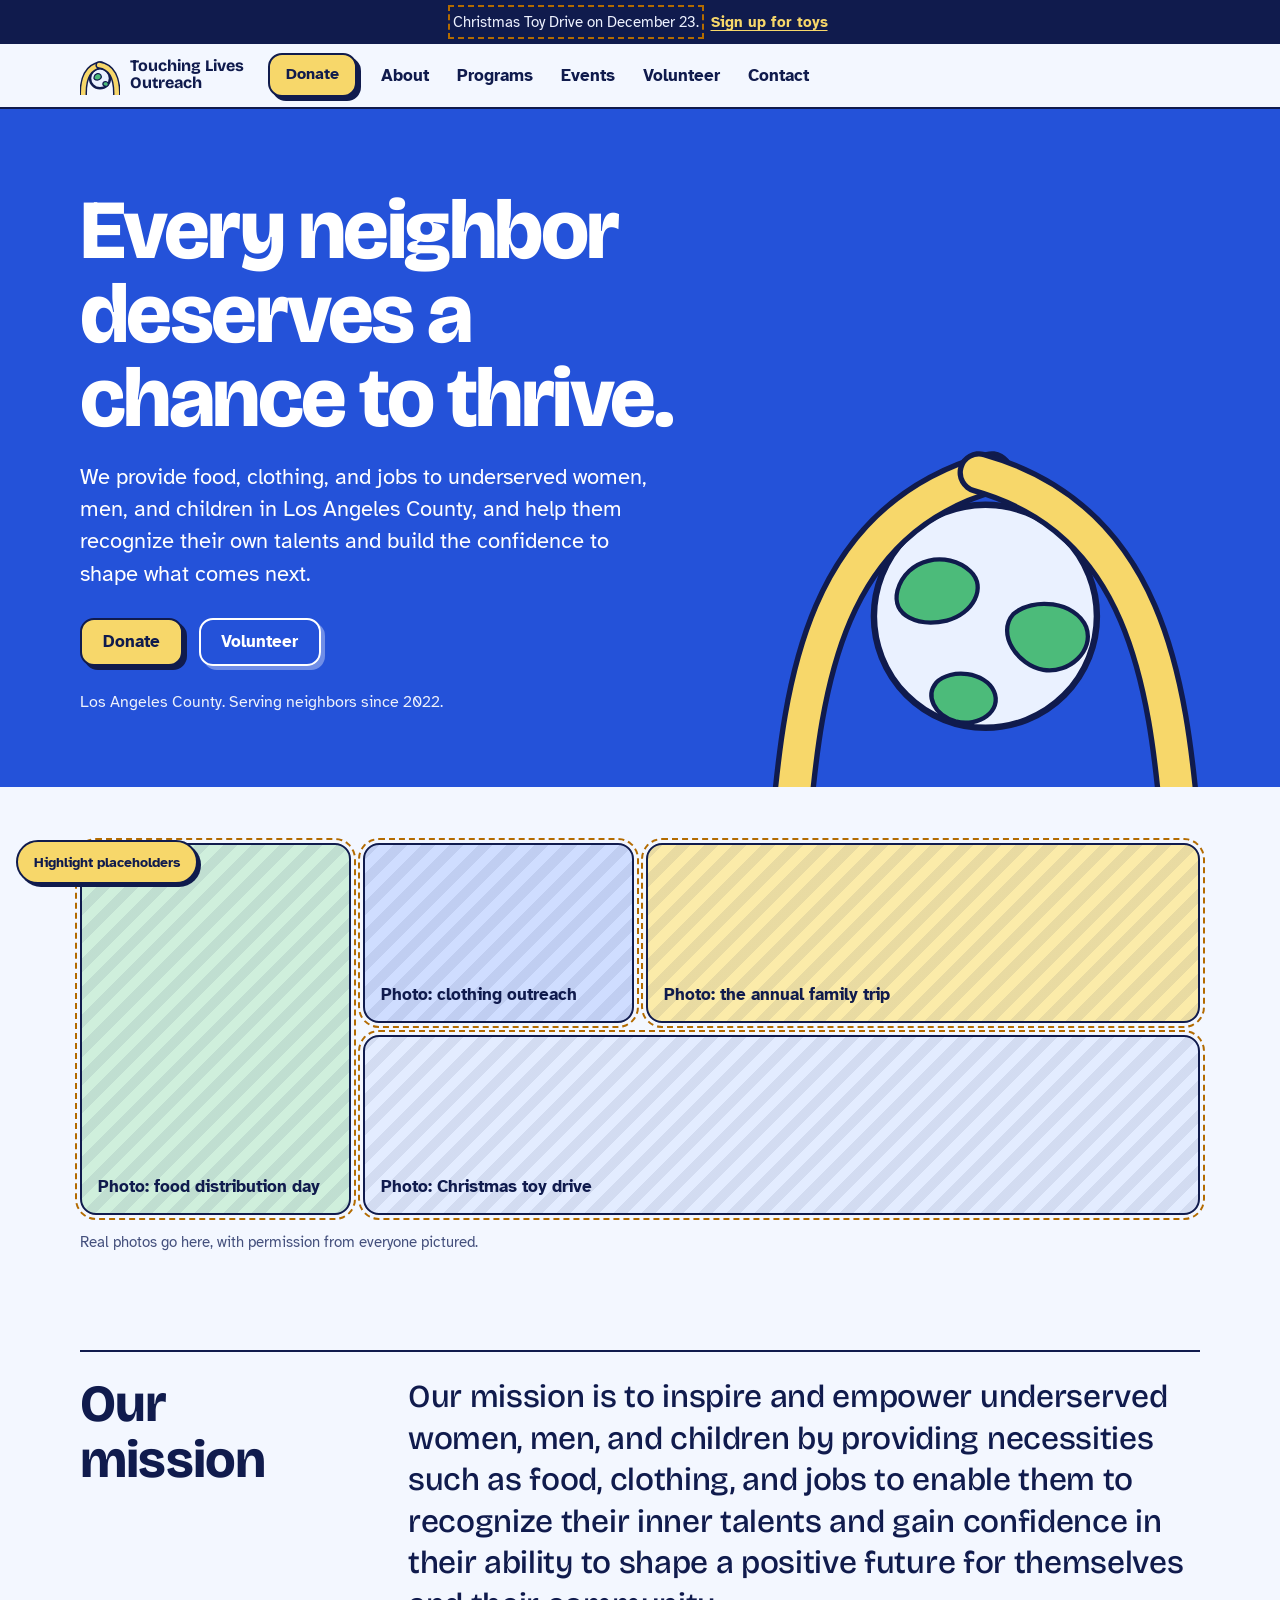
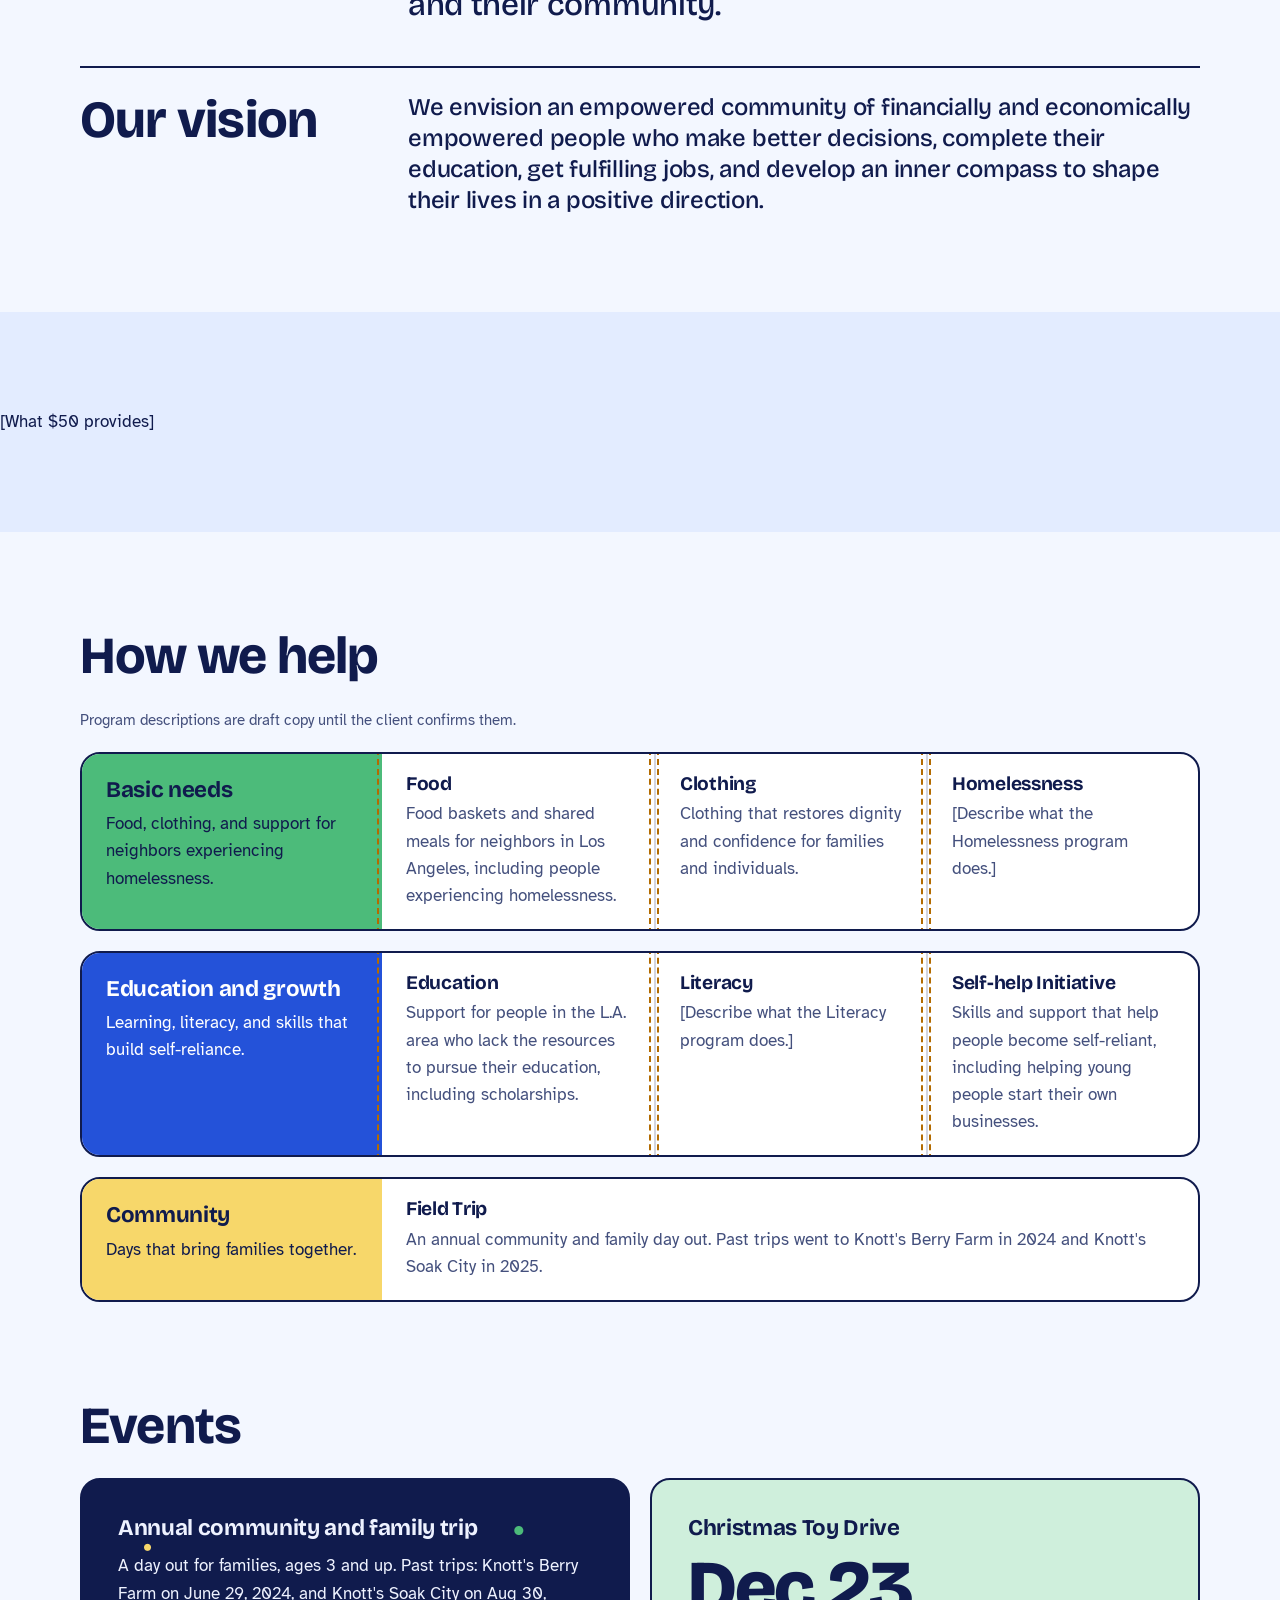
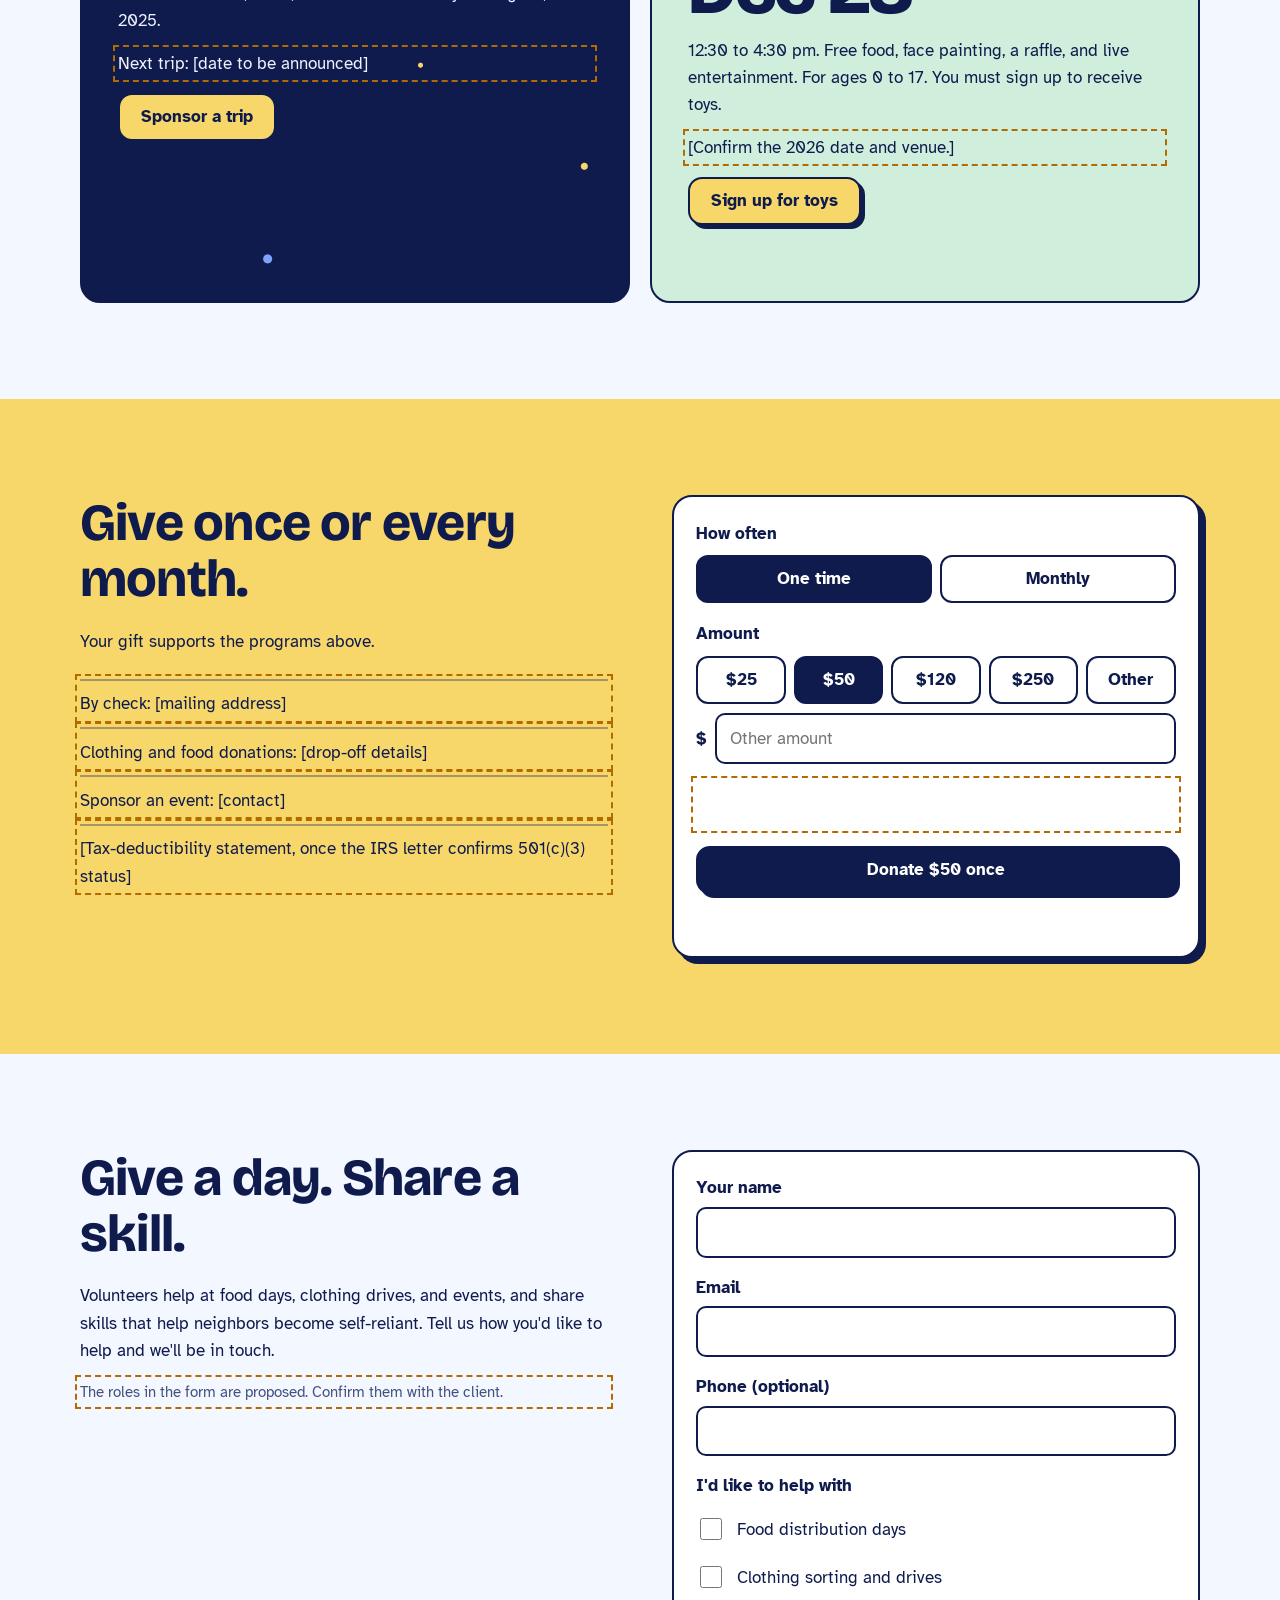
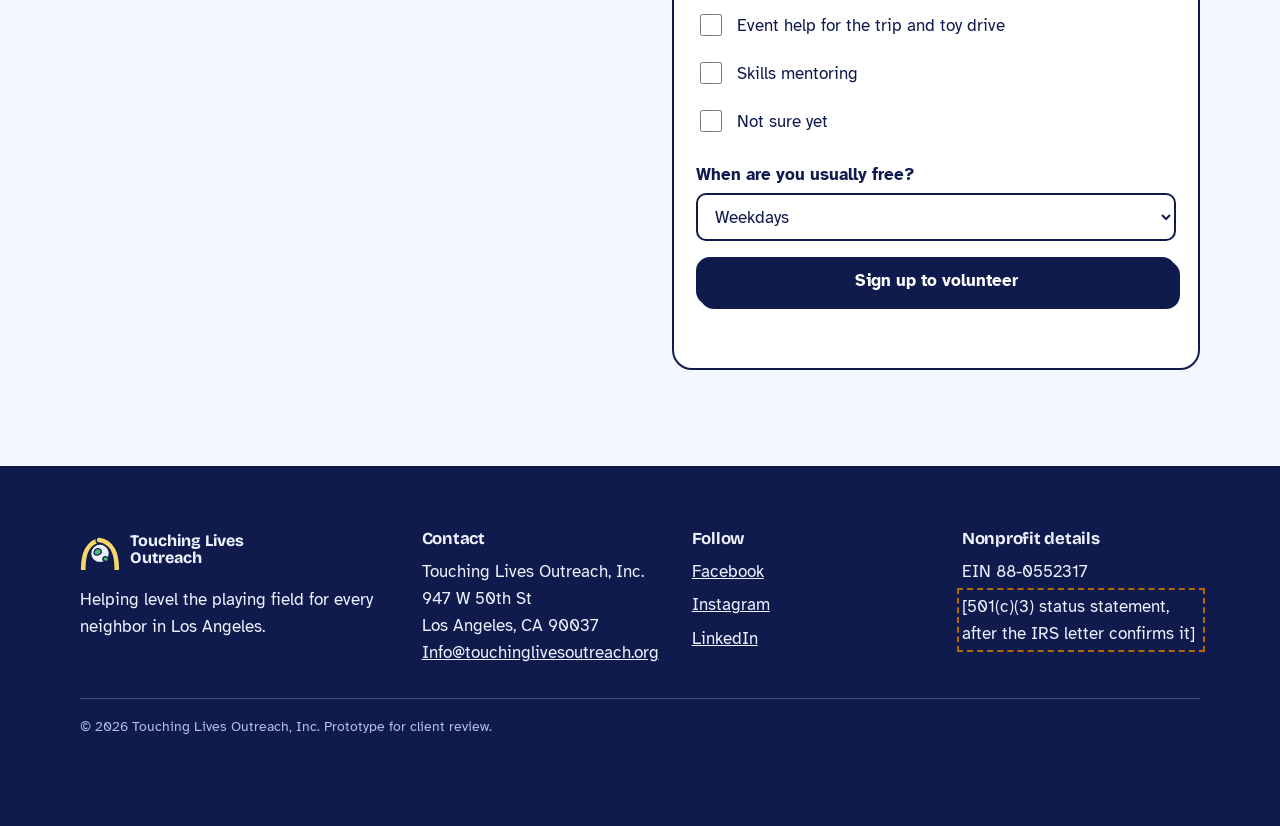
==== touching-lives-draft.html @ 251e4ed8 "first commit tlo first commit" ====
<!DOCTYPE html>
<html lang="en">
<head>
<meta charset="utf-8">
<meta name="viewport" content="width=device-width, initial-scale=1, viewport-fit=cover">
<meta name="color-scheme" content="light dark">
<title>Touching Lives Outreach: home page prototype</title>
<link rel="preconnect" href="https://fonts.googleapis.com">
<link rel="preconnect" href="https://fonts.gstatic.com" crossorigin>
<link href="https://fonts.googleapis.com/css2?family=Atkinson+Hyperlegible:wght@400;700&family=Bricolage+Grotesque:opsz,wght@12..96,500..800&display=swap" rel="stylesheet">
<style>
/* ---------- Tokens ---------- */
:root{
  --bg:#F3F7FF;
  --surface:#FFFFFF;
  --surface-2:#E3ECFF;
  --ink:#101B4D;
  --muted:#44507D;
  --edge:#101B4D;
  --line:rgba(16,27,77,.18);
  --line-strong:rgba(16,27,77,.45);
  --focus:#101B4D;
  /* brand colors, fixed in both themes */
  --blue:#2452D9;
  --green:#4CBB7A;
  --yellow:#F7D76A;
  --navy:#101B4D;
  --on-dark:#EEF2FF;
  box-sizing:border-box;
  padding-top:env(safe-area-inset-top,0px);
  padding-bottom:env(safe-area-inset-bottom,0px);
}
@media (prefers-color-scheme:dark){
  :root:not([data-theme="light"]){
    --bg:#0A1132;
    --surface:#121B47;
    --surface-2:#1A2558;
    --ink:#EEF2FF;
    --muted:#B4BDE4;
    --edge:rgba(238,242,255,.6);
    --line:rgba(238,242,255,.2);
    --line-strong:rgba(238,242,255,.5);
    --focus:#F7D76A;
  }
}
:root[data-theme="dark"]{
  --bg:#0A1132;
  --surface:#121B47;
  --surface-2:#1A2558;
  --ink:#EEF2FF;
  --muted:#B4BDE4;
  --edge:rgba(238,242,255,.6);
  --line:rgba(238,242,255,.2);
  --line-strong:rgba(238,242,255,.5);
  --focus:#F7D76A;
}

/* ---------- Base ---------- */
*,*::before,*::after{box-sizing:border-box}
html{
  background:#101B4D;
  scroll-padding-top:calc(env(safe-area-inset-top,0px) + 80px);
  scroll-behavior:smooth;
  -webkit-text-size-adjust:100%;
}
body{
  margin:0;
  background:var(--bg);
  color:var(--ink);
  font:400 1.0625rem/1.6 "Atkinson Hyperlegible",system-ui,-apple-system,"Segoe UI",Roboto,Helvetica,Arial,sans-serif;
  -webkit-font-smoothing:antialiased;
}
h1,h2,h3,h4{
  font-family:"Bricolage Grotesque","Atkinson Hyperlegible",system-ui,sans-serif;
  font-optical-sizing:auto;
  margin:0;
  line-height:1.08;
  letter-spacing:-.015em;
}
h1{font-weight:800;font-size:clamp(2.6rem,9vw,5.25rem);letter-spacing:-.03em;line-height:1}
h2{font-weight:750;font-size:clamp(2rem,5.5vw,3.25rem)}
h3{font-weight:700;font-size:1.4rem}
h4{font-weight:700;font-size:1.2rem}
p{margin:0 0 1rem}
a{color:inherit}
:focus-visible{outline:3px solid var(--focus);outline-offset:3px}
.hero :focus-visible,.footer :focus-visible,.campaign :focus-visible,.tile-trip :focus-visible{outline-color:var(--yellow)}
.wrap{width:min(1120px,100% - 2.5rem);margin-inline:auto}
.section{padding-block:clamp(3rem,8vw,6rem)}
.section > .wrap > h2{margin-bottom:1.5rem}
.caption{margin:.9rem 0 0;color:var(--muted);font-size:.95rem}
.skip{position:absolute;left:-999px;top:0;z-index:60;background:var(--yellow);color:var(--navy);padding:.6rem 1rem;font-weight:700}
.skip:focus{left:1rem;top:calc(env(safe-area-inset-top,0px) + .5rem)}

/* placeholder marker (toggle at bottom-left) */
body.show-ph .ph{outline:2px dashed #B36B00;outline-offset:3px}

/* ---------- Buttons ---------- */
.btn{
  display:inline-flex;align-items:center;justify-content:center;
  min-height:48px;padding:.65rem 1.3rem;
  border:2px solid var(--navy);border-radius:14px;
  background:var(--yellow);color:var(--navy);
  font:700 1.05rem/1.1 "Atkinson Hyperlegible",system-ui,sans-serif;
  text-decoration:none;cursor:pointer;
  box-shadow:4px 4px 0 var(--navy);
  transition:transform .12s,box-shadow .12s;
}
.btn:hover{transform:translate(2px,2px);box-shadow:2px 2px 0 var(--navy)}
.btn:active{transform:translate(4px,4px);box-shadow:0 0 0 var(--navy)}
.btn-sm{min-height:44px;padding:.5rem 1rem;font-size:1rem}
.btn-ghost{background:transparent;color:#fff;border-color:#fff;box-shadow:4px 4px 0 rgba(255,255,255,.35)}
.btn-ghost:hover{box-shadow:2px 2px 0 rgba(255,255,255,.35)}
.btn-navy{background:var(--navy);color:#fff}
.btn-full{width:100%}
.btn[disabled]{opacity:.55;cursor:not-allowed;box-shadow:none;transform:none}
@media (prefers-reduced-motion:reduce){
  html{scroll-behavior:auto}
  .btn{transition:none}
}

/* ---------- Campaign bar + header ---------- */
.campaign{background:var(--navy);color:var(--on-dark);font-size:.95rem}
.campaign .wrap{padding-block:.6rem;display:flex;flex-wrap:wrap;gap:.25rem .75rem;justify-content:center;text-align:center}
.campaign a{color:var(--yellow);font-weight:700;text-underline-offset:3px}

.site-header{position:sticky;top:env(safe-area-inset-top,0px);z-index:20;background:var(--bg);border-bottom:2px solid var(--edge)}
.bar{display:flex;flex-wrap:wrap;align-items:center;gap:.6rem;padding-block:.6rem}
.brand{display:flex;align-items:center;gap:.6rem;margin-right:auto;text-decoration:none;font-family:"Bricolage Grotesque","Atkinson Hyperlegible",system-ui,sans-serif;font-weight:750;font-size:1rem;line-height:1.05}
.brand svg{width:40px;height:40px;flex:none}
.menu{min-height:44px;min-width:44px;padding:0 .9rem;border:2px solid var(--edge);border-radius:12px;background:transparent;color:var(--ink);font:700 .95rem "Atkinson Hyperlegible",system-ui,sans-serif;cursor:pointer}
.nav{display:none;order:5;flex-basis:100%;flex-direction:column;padding:.4rem 0 .8rem}
.site-header.open .nav{display:flex}
.nav a{padding:.75rem 0;border-top:1px solid var(--line);font-weight:700;text-decoration:none}
@media (min-width:900px){
  .bar{flex-wrap:nowrap;gap:1.5rem}
  .brand{margin-right:0}
  .menu{display:none}
  .nav{display:flex;flex-direction:row;order:0;flex-basis:auto;gap:1.75rem;padding:0;margin-right:auto}
  .nav a{border:0;padding:.4rem 0}
  .nav a:hover{text-decoration:underline;text-underline-offset:6px}
}

/* ---------- Hero ---------- */
.hero{background:var(--blue);color:#fff;padding-top:clamp(2.5rem,7vw,5rem);overflow:hidden}
.hero-grid{display:grid;gap:2rem;align-items:end}
.lead{font-size:clamp(1.125rem,2.4vw,1.35rem);line-height:1.5;max-width:36rem;margin:1.25rem 0 0}
.cta-row{display:flex;flex-wrap:wrap;gap:1rem;margin-top:1.75rem}
.hero-meta{margin:1.5rem 0 0;font-size:.98rem;opacity:.92}
.hero-art{width:min(100%,460px);margin-inline:auto}
.hero-art svg{display:block;width:100%;height:auto}
.arm{stroke-dasharray:100 101;animation:draw 1.5s cubic-bezier(.2,.7,.2,1) both}
.arm.b{animation-delay:.12s}
@keyframes draw{from{stroke-dashoffset:100}to{stroke-dashoffset:0}}
@media (prefers-reduced-motion:reduce){.arm{animation:none}}
@media (min-width:900px){
  .hero-grid{grid-template-columns:1.2fr .8fr;gap:3rem}
  .hero-copy{padding-bottom:4.5rem}
  .hero-art{margin-inline:0;justify-self:end}
}

/* ---------- Photo mosaic ---------- */
.strip{padding-block:clamp(2rem,5vw,3.5rem) 0}
.mosaic{display:grid;gap:.75rem;grid-template-columns:repeat(2,1fr);grid-auto-rows:150px;grid-auto-flow:dense}
.shot{margin:0;padding:1rem;display:flex;align-items:flex-end;border:2px solid var(--edge);border-radius:16px;font-weight:700;line-height:1.2;color:var(--navy);background-color:#E3ECFF;background-image:repeating-linear-gradient(135deg,rgba(16,27,77,.08) 0 10px,transparent 10px 20px)}
.s1{grid-row:span 2;background-color:#CFEFDC}
.s2{background-color:#CFDDFF}
.s3{grid-column:span 2;background-color:#FBEBA9}
.s4{background-color:#E3ECFF}
@media (min-width:900px){
  .mosaic{grid-template-columns:repeat(4,1fr);grid-auto-rows:180px}
  .s4{grid-column:span 3}
}

/* ---------- Mission and vision ---------- */
.mv{display:grid;gap:1rem;border-top:2px solid var(--edge);padding-top:1.5rem}
.mv + .mv{margin-top:2.5rem}
.mv-text{margin:0;max-width:34em;font-family:"Bricolage Grotesque","Atkinson Hyperlegible",system-ui,sans-serif;font-weight:500;font-size:clamp(1.35rem,3vw,2rem);line-height:1.3;letter-spacing:-.01em}
.mv.small .mv-text{font-size:clamp(1.15rem,2.4vw,1.5rem)}
@media (min-width:900px){.mv{grid-template-columns:minmax(200px,280px) 1fr;gap:3rem}}

/* ---------- Impact ledger ---------- */
.impact{background:var(--surface-2)}
.ledger{margin:0;padding:0;max-width:780px}
.ledger .row{display:flex;align-items:baseline;gap:.75rem;padding:.9rem 0}
.ledger dt{order:1;font-size:clamp(1.05rem,2.4vw,1.35rem);font-weight:700}
.ledger .row::after{content:"";order:2;flex:1;min-width:1rem;border-bottom:3px dotted var(--line-strong)}
.ledger dd{order:3;margin:0;font-family:"Bricolage Grotesque","Atkinson Hyperlegible",system-ui,sans-serif;font-weight:800;font-size:clamp(2rem,6vw,3.25rem);line-height:1}

/* ---------- Programs ---------- */
.group{display:grid;border:2px solid var(--edge);border-radius:20px;overflow:hidden;background:var(--surface);margin-top:1.25rem}
.group-head{padding:1.5rem;background:var(--green);color:var(--navy)}
.group-head p{margin:.5rem 0 0}
.group.blue .group-head{background:var(--blue);color:#fff}
.group.yellow .group-head{background:var(--yellow);color:var(--navy)}
.group-list{list-style:none;margin:0;padding:0;display:grid}
.group-list li{padding:1.25rem 1.5rem}
.group-list li + li{border-top:2px solid var(--line)}
.group-list h4{margin-bottom:.35rem}
.group-list p{margin:0;color:var(--muted)}
@media (min-width:900px){
  .group{grid-template-columns:minmax(230px,300px) 1fr}
  .group-list{grid-template-columns:repeat(var(--n,3),1fr)}
  .group-list li + li{border-top:0;border-left:2px solid var(--line)}
}

/* ---------- Events ---------- */
.events-grid{display:grid;gap:1.25rem}
@media (min-width:900px){.events-grid{grid-template-columns:1fr 1fr}}
.tile{border:2px solid var(--edge);border-radius:20px;padding:clamp(1.4rem,3vw,2.25rem)}
.tile h3{margin-bottom:.75rem}
.tile-trip{
  background-color:var(--navy);color:var(--on-dark);
  background-image:
    radial-gradient(circle at 12% 16%,#F7D76A 0 3px,transparent 4px),
    radial-gradient(circle at 80% 12%,#4CBB7A 0 4px,transparent 5px),
    radial-gradient(circle at 92% 68%,#F7D76A 0 3px,transparent 4px),
    radial-gradient(circle at 34% 90%,#7EA2FF 0 4px,transparent 5px),
    radial-gradient(circle at 62% 44%,#F7D76A 0 2px,transparent 3px);
}
.tile-toy{background:#CFEFDC;color:var(--navy)}
.date{font-family:"Bricolage Grotesque","Atkinson Hyperlegible",system-ui,sans-serif;font-weight:800;font-size:clamp(3rem,10vw,4.75rem);line-height:.95;margin:0 0 .75rem;letter-spacing:-.03em}
.tile .status{color:inherit}

/* ---------- Give ---------- */
.give{background:var(--yellow);color:var(--navy)}
.give-grid{display:grid;gap:2.5rem}
.give .prose{max-width:34rem}
.ways{margin:1.5rem 0 0;padding:0;list-style:none;display:grid;gap:.6rem;max-width:34rem}
.ways li{padding-top:.6rem;border-top:2px solid rgba(16,27,77,.35)}
.card{background:#fff;color:var(--navy);border:2px solid var(--navy);border-radius:20px;padding:1.4rem;box-shadow:6px 6px 0 var(--navy)}
fieldset{border:0;margin:0 0 1.1rem;padding:0;min-width:0}
legend{padding:0;margin-bottom:.5rem;font-weight:700}
.choices{display:grid;gap:.5rem}
.freq{grid-template-columns:1fr 1fr}
.amts{grid-template-columns:repeat(2,1fr)}
@media (min-width:420px){.amts{grid-template-columns:repeat(5,1fr)}}
.choice{position:relative}
.choice input{position:absolute;opacity:0;pointer-events:none}
.choice label{display:flex;align-items:center;justify-content:center;min-height:48px;padding:0 .5rem;border:2px solid var(--navy);border-radius:12px;background:#fff;font-weight:700;text-align:center;cursor:pointer}
.choice input:checked + label{background:var(--navy);color:#fff}
.choice input:focus-visible + label{outline:3px solid var(--blue);outline-offset:3px}
.custom{display:flex;align-items:center;gap:.5rem;margin-top:.6rem}
.custom span{font-weight:700}
.input{width:100%;min-height:48px;padding:.6rem .8rem;border:2px solid var(--edge);border-radius:10px;background:var(--surface);color:var(--ink);font:inherit}
.card .input{background:#fff;color:var(--navy);border-color:var(--navy)}
.impact-line{margin:0 0 1.1rem;min-height:3em;font-size:.98rem}
.status{margin:.9rem 0 0;font-weight:700;min-height:1.5em}
@media (min-width:900px){.give-grid{grid-template-columns:1fr 1fr;gap:4rem;align-items:start}}

/* ---------- Volunteer ---------- */
.vol-grid{display:grid;gap:2rem}
.vcard{background:var(--surface);border:2px solid var(--edge);border-radius:20px;padding:1.4rem}
.field{display:grid;gap:.35rem;margin-bottom:1rem}
.field label{font-weight:700}
.checks{display:grid;gap:.25rem}
.check{display:flex;align-items:center;gap:.7rem;min-height:44px}
.check input{width:22px;height:22px;accent-color:var(--blue);flex:none}
@media (min-width:900px){.vol-grid{grid-template-columns:1fr 1fr;gap:4rem;align-items:start}}

/* ---------- Footer ---------- */
.footer{background:var(--navy);color:var(--on-dark);padding:clamp(2.5rem,6vw,4rem) 0 5.5rem}
.fgrid{display:grid;gap:2rem}
.footer h3{font-size:1.05rem;margin-bottom:.6rem}
.footer a{color:var(--on-dark)}
.footer address{font-style:normal}
.footer ul{list-style:none;margin:0;padding:0;display:grid;gap:.4rem}
.footer p{margin:0 0 .5rem}
.fine{margin-top:2rem;padding-top:1rem;border-top:1px solid rgba(238,242,255,.25);font-size:.9rem;color:#B4BDE4}
@media (min-width:800px){.fgrid{grid-template-columns:1.3fr 1fr 1fr 1fr}}

/* ---------- Prototype toggle ---------- */
.proto{position:fixed;left:1rem;bottom:calc(1rem + env(safe-area-inset-bottom,0px));z-index:40;min-height:44px;padding:.4rem 1rem;border:2px solid var(--navy);border-radius:999px;background:#fff;color:var(--navy);font:700 .9rem "Atkinson Hyperlegible",system-ui,sans-serif;box-shadow:3px 3px 0 var(--navy);cursor:pointer}
.proto[aria-pressed="true"]{background:var(--yellow)}
.proto:focus-visible{outline-color:var(--blue)}
</style>
</head>
<body class="show-ph">
<a class="skip" href="#main">Skip to content</a>

<svg width="0" height="0" style="position:absolute" aria-hidden="true" focusable="false">
  <symbol id="mark" viewBox="0 0 48 48">
    <circle cx="24" cy="28" r="12" fill="#EAF1FF" stroke="#101B4D" stroke-width="3"/>
    <path d="M17 26c1-4 6-5 8-2s-1 6-4 6-5-1-4-4zM28 33c2-2 6-1 6 2s-3 3-5 2-2-2-1-4z" fill="#4CBB7A" stroke="#101B4D" stroke-width="1.5" stroke-linejoin="round"/>
    <g fill="none" stroke-linecap="round">
      <path d="M4 50C3 28 10 14 25 12" stroke="#101B4D" stroke-width="9"/>
      <path d="M4 50C3 28 10 14 25 12" stroke="#F7D76A" stroke-width="5.5"/>
      <path d="M44 50C45 28 38 14 23 12" stroke="#101B4D" stroke-width="9"/>
      <path d="M44 50C45 28 38 14 23 12" stroke="#F7D76A" stroke-width="5.5"/>
    </g>
  </symbol>
</svg>

<div class="campaign">
  <div class="wrap"><span class="ph">Christmas Toy Drive on December 23.</span> <a href="#events">Sign up for toys</a></div>
</div>

<header class="site-header" id="siteHeader">
  <div class="wrap bar">
    <a class="brand" href="#top" aria-label="Touching Lives Outreach, home">
      <svg viewBox="0 0 48 48" aria-hidden="true"><use href="#mark"/></svg>
      <span>Touching Lives<br>Outreach</span>
    </a>
    <a class="btn btn-sm" href="#give">Donate</a>
    <button class="menu" type="button" aria-expanded="false" aria-controls="nav">Menu</button>
    <nav class="nav" id="nav" aria-label="Main">
      <a href="#mission">About</a>
      <a href="#programs">Programs</a>
      <a href="#events">Events</a>
      <a href="#volunteer">Volunteer</a>
      <a href="#contact">Contact</a>
    </nav>
  </div>
</header>

<main id="main">

  <section class="hero" id="top">
    <div class="wrap hero-grid">
      <div class="hero-copy">
        <h1>Every neighbor deserves a chance to thrive.</h1>
        <p class="lead">We provide food, clothing, and jobs to underserved women, men, and children in Los Angeles County, and help them recognize their own talents and build the confidence to shape what comes next.</p>
        <div class="cta-row">
          <a class="btn" href="#give">Donate</a>
          <a class="btn btn-ghost" href="#volunteer">Volunteer</a>
        </div>
        <p class="hero-meta">Los Angeles County. Serving neighbors since 2022.</p>
      </div>
      <div class="hero-art" aria-hidden="true">
        <svg viewBox="0 0 400 400" focusable="false">
          <defs><clipPath id="globeclip"><circle cx="200" cy="240" r="104"/></clipPath></defs>
          <circle cx="200" cy="240" r="104" fill="#EAF1FF"/>
          <g clip-path="url(#globeclip)" fill="#4CBB7A" stroke="#101B4D" stroke-width="4" stroke-linejoin="round">
            <path d="M118 216c8-30 46-38 68-18 16 15 2 40-22 46-26 6-52-4-46-28z"/>
            <path d="M226 238c18-16 58-12 68 12 8 22-16 44-40 40-24-4-44-34-28-52z"/>
            <path d="M154 302c14-14 46-10 54 8 8 18-14 34-36 28-20-6-28-24-18-36z"/>
          </g>
          <circle cx="200" cy="240" r="104" fill="none" stroke="#101B4D" stroke-width="6"/>
          <g fill="none" stroke-linecap="round" stroke-linejoin="round">
            <path class="arm" pathLength="100" d="M18 440C30 300 50 150 206 106" stroke="#101B4D" stroke-width="40"/>
            <path class="arm" pathLength="100" d="M18 440C30 300 50 150 206 106" stroke="#F7D76A" stroke-width="30"/>
            <path class="arm b" pathLength="100" d="M382 440C370 300 350 150 194 106" stroke="#101B4D" stroke-width="40"/>
            <path class="arm b" pathLength="100" d="M382 440C370 300 350 150 194 106" stroke="#F7D76A" stroke-width="30"/>
          </g>
        </svg>
      </div>
    </div>
  </section>

  <section class="strip" aria-label="Photos from the community">
    <div class="wrap">
      <div class="mosaic">
        <figure class="shot s1 ph">Photo: food distribution day</figure>
        <figure class="shot s2 ph">Photo: clothing outreach</figure>
        <figure class="shot s3 ph">Photo: the annual family trip</figure>
        <figure class="shot s4 ph">Photo: Christmas toy drive</figure>
      </div>
      <p class="caption">Real photos go here, with permission from everyone pictured.</p>
    </div>
  </section>

  <section class="section" id="mission">
    <div class="wrap">
      <article class="mv">
        <h2>Our mission</h2>
        <p class="mv-text">Our mission is to inspire and empower underserved women, men, and children by providing necessities such as food, clothing, and jobs to enable them to recognize their inner talents and gain confidence in their ability to shape a positive future for themselves and their community.</p>
      </article>
      <article class="mv small">
        <h2>Our vision</h2>
        <p class="mv-text">We envision an empowered community of financially and economically empowered people who make better decisions, complete their education, get fulfilling jobs, and develop an inner compass to shape their lives in a positive direction.</p>
      </article>
    </div>
  </section>

  <section class="section impact" id="impact">
    <div class="wrap">
      <h2>Our impact so far</h2>
      <dl class="ledger">
        <div class="row"><dt>Families who received clothing</dt><dd class="ph">XX</dd></div>
        <div class="row"><dt>Scholarships awarded to students</dt><dd class="ph">XX</dd></div>
        <div class="row"><dt>Baskets of food shared with neighbors</dt><dd class="ph">XX</dd></div>
        <div class="row"><dt>Young people supported in starting a business</dt><dd class="ph">XX</dd></div>
      </dl>
      <p class="caption">Placeholder numbers. The old site's counters were captured at zero, so real counts must come from the client's records.</p>
    </div>
  </section>

  <section class="section" id="programs">
    <div class="wrap">
      <h2>How we help</h2>
      <p class="caption" style="margin-top:0">Program descriptions are draft copy until the client confirms them.</p>

      <div class="group">
        <div class="group-head">
          <h3>Basic needs</h3>
          <p>Food, clothing, and support for neighbors experiencing homelessness.</p>
        </div>
        <ul class="group-list" style="--n:3">
          <li class="ph"><h4>Food</h4><p>Food baskets and shared meals for neighbors in Los Angeles, including people experiencing homelessness.</p></li>
          <li class="ph"><h4>Clothing</h4><p>Clothing that restores dignity and confidence for families and individuals.</p></li>
          <li class="ph"><h4>Homelessness</h4><p>[Describe what the Homelessness program does.]</p></li>
        </ul>
      </div>

      <div class="group blue">
        <div class="group-head">
          <h3>Education and growth</h3>
          <p>Learning, literacy, and skills that build self-reliance.</p>
        </div>
        <ul class="group-list" style="--n:3">
          <li class="ph"><h4>Education</h4><p>Support for people in the L.A. area who lack the resources to pursue their education, including scholarships.</p></li>
          <li class="ph"><h4>Literacy</h4><p>[Describe what the Literacy program does.]</p></li>
          <li class="ph"><h4>Self-help Initiative</h4><p>Skills and support that help people become self-reliant, including helping young people start their own businesses.</p></li>
        </ul>
      </div>

      <div class="group yellow">
        <div class="group-head">
          <h3>Community</h3>
          <p>Days that bring families together.</p>
        </div>
        <ul class="group-list" style="--n:1">
          <li><h4>Field Trip</h4><p>An annual community and family day out. Past trips went to Knott's Berry Farm in 2024 and Knott's Soak City in 2025.</p></li>
        </ul>
      </div>
    </div>
  </section>

  <section class="section" id="events" style="padding-top:0">
    <div class="wrap">
      <h2>Events</h2>
      <div class="events-grid">
        <article class="tile tile-trip">
          <h3>Annual community and family trip</h3>
          <p>A day out for families, ages 3 and up. Past trips: Knott's Berry Farm on June 29, 2024, and Knott's Soak City on Aug 30, 2025.</p>
          <p class="ph">Next trip: [date to be announced]</p>
          <a class="btn" href="#give">Sponsor a trip</a>
        </article>
        <article class="tile tile-toy">
          <h3>Christmas Toy Drive</h3>
          <p class="date">Dec 23</p>
          <p>12:30 to 4:30 pm. Free food, face painting, a raffle, and live entertainment. For ages 0 to 17. You must sign up to receive toys.</p>
          <p class="ph">[Confirm the 2026 date and venue.]</p>
          <button class="btn" type="button" id="toyBtn">Sign up for toys</button>
          <p class="status" id="toyStatus" role="status"></p>
        </article>
      </div>
    </div>
  </section>

  <section class="section give" id="give">
    <div class="wrap give-grid">
      <div>
        <h2>Give once or every month.</h2>
        <p class="prose" style="margin-top:1.25rem">Your gift supports the programs above.</p>
        <ul class="ways">
          <li class="ph">By check: [mailing address]</li>
          <li class="ph">Clothing and food donations: [drop-off details]</li>
          <li class="ph">Sponsor an event: [contact]</li>
          <li class="ph">[Tax-deductibility statement, once the IRS letter confirms 501(c)(3) status]</li>
        </ul>
      </div>

      <form class="card" id="giveForm" novalidate>
        <fieldset>
          <legend>How often</legend>
          <div class="choices freq">
            <div class="choice"><input type="radio" name="freq" id="f-once" value="once" checked><label for="f-once">One time</label></div>
            <div class="choice"><input type="radio" name="freq" id="f-monthly" value="monthly"><label for="f-monthly">Monthly</label></div>
          </div>
        </fieldset>
        <fieldset>
          <legend>Amount</legend>
          <div class="choices amts">
            <div class="choice"><input type="radio" name="amount" id="a-25" value="25"><label for="a-25">$25</label></div>
            <div class="choice"><input type="radio" name="amount" id="a-50" value="50" checked><label for="a-50">$50</label></div>
            <div class="choice"><input type="radio" name="amount" id="a-120" value="120"><label for="a-120">$120</label></div>
            <div class="choice"><input type="radio" name="amount" id="a-250" value="250"><label for="a-250">$250</label></div>
            <div class="choice"><input type="radio" name="amount" id="a-other" value="other"><label for="a-other">Other</label></div>
          </div>
          <div class="custom">
            <span aria-hidden="true">$</span>
            <input class="input" id="custom" type="number" inputmode="decimal" min="1" step="any" placeholder="Other amount" aria-label="Other amount in dollars">
          </div>
        </fieldset>
        <p class="impact-line ph" id="impact"></p>
        <button class="btn btn-navy btn-full" type="submit" id="giveBtn">Donate $50 once</button>
        <p class="status" id="giveStatus" role="status"></p>
      </form>
    </div>
  </section>

  <section class="section" id="volunteer">
    <div class="wrap vol-grid">
      <div>
        <h2>Give a day. Share a skill.</h2>
        <p style="margin-top:1.25rem;max-width:34rem">Volunteers help at food days, clothing drives, and events, and share skills that help neighbors become self-reliant. Tell us how you'd like to help and we'll be in touch.</p>
        <p class="caption ph">The roles in the form are proposed. Confirm them with the client.</p>
      </div>

      <form class="vcard" id="volForm">
        <div class="field">
          <label for="v-name">Your name</label>
          <input class="input" id="v-name" name="name" type="text" autocomplete="name" required>
        </div>
        <div class="field">
          <label for="v-email">Email</label>
          <input class="input" id="v-email" name="email" type="email" autocomplete="email" required>
        </div>
        <div class="field">
          <label for="v-phone">Phone (optional)</label>
          <input class="input" id="v-phone" name="phone" type="tel" autocomplete="tel">
        </div>
        <fieldset>
          <legend>I'd like to help with</legend>
          <div class="checks">
            <label class="check"><input type="checkbox" name="role" value="food"> Food distribution days</label>
            <label class="check"><input type="checkbox" name="role" value="clothing"> Clothing sorting and drives</label>
            <label class="check"><input type="checkbox" name="role" value="events"> Event help for the trip and toy drive</label>
            <label class="check"><input type="checkbox" name="role" value="skills"> Skills mentoring</label>
            <label class="check"><input type="checkbox" name="role" value="unsure"> Not sure yet</label>
          </div>
        </fieldset>
        <div class="field">
          <label for="v-when">When are you usually free?</label>
          <select class="input" id="v-when" name="when">
            <option>Weekdays</option>
            <option>Weekday evenings</option>
            <option>Weekends</option>
            <option>It varies</option>
          </select>
        </div>
        <button class="btn btn-navy btn-full" type="submit">Sign up to volunteer</button>
        <p class="status" id="volStatus" role="status"></p>
      </form>
    </div>
  </section>

</main>

<footer class="footer" id="contact">
  <div class="wrap fgrid">
    <div>
      <a class="brand" href="#top" aria-label="Touching Lives Outreach, back to top">
        <svg viewBox="0 0 48 48" aria-hidden="true"><use href="#mark"/></svg>
        <span>Touching Lives<br>Outreach</span>
      </a>
      <p style="margin-top:1rem;max-width:22rem">Helping level the playing field for every neighbor in Los Angeles.</p>
    </div>
    <div>
      <h3>Contact</h3>
      <address>
        Touching Lives Outreach, Inc.<br>
        947 W 50th St<br>
        Los Angeles, CA 90037<br>
        <a href="mailto:Info@touchinglivesoutreach.org">Info@touchinglivesoutreach.org</a>
      </address>
    </div>
    <div>
      <h3>Follow</h3>
      <ul>
        <li><a href="https://www.facebook.com/Touching-Lives-Outreach-105141078954327/" target="_blank" rel="noopener noreferrer">Facebook</a></li>
        <li><a href="https://www.instagram.com/touchinglivesorgoutreach/" target="_blank" rel="noopener noreferrer">Instagram</a></li>
        <li><a href="https://www.linkedin.com/company/82982426/" target="_blank" rel="noopener noreferrer">LinkedIn</a></li>
      </ul>
    </div>
    <div>
      <h3>Nonprofit details</h3>
      <p>EIN 88-0552317</p>
      <p class="ph">[501(c)(3) status statement, after the IRS letter confirms it]</p>
    </div>
  </div>
  <div class="wrap fine">&copy; 2026 Touching Lives Outreach, Inc. Prototype for client review.</div>
</footer>

<button class="proto" type="button" id="phToggle" aria-pressed="true">Highlight placeholders</button>

<script>
(function(){
  var $ = function(s, r){ return (r || document).querySelector(s); };
  var $$ = function(s, r){ return Array.prototype.slice.call((r || document).querySelectorAll(s)); };

  /* mobile menu */
  var header = $("#siteHeader"), menuBtn = $(".menu");
  menuBtn.addEventListener("click", function(){
    var open = header.classList.toggle("open");
    menuBtn.setAttribute("aria-expanded", open ? "true" : "false");
  });
  $$("#nav a").forEach(function(a){
    a.addEventListener("click", function(){
      header.classList.remove("open");
      menuBtn.setAttribute("aria-expanded", "false");
    });
  });

  /* placeholder highlight toggle */
  var phBtn = $("#phToggle");
  phBtn.addEventListener("click", function(){
    var on = document.body.classList.toggle("show-ph");
    phBtn.setAttribute("aria-pressed", on ? "true" : "false");
  });

  /* donation form (prototype: nothing is charged) */
  var form = $("#giveForm"), btn = $("#giveBtn"), impactEl = $("#impact"),
      status = $("#giveStatus"), custom = $("#custom");
  var impact = {
    "25": "[What $25 provides]",
    "50": "[What $50 provides]",
    "120": "Sponsors one person's day on the annual trip. Confirm with the client.",
    "250": "[What $250 provides]"
  };
  function fmt(n){ return Math.round(n) === n ? String(n) : n.toFixed(2); }
  function selected(){ return form.querySelector("input[name=amount]:checked"); }
  function amount(){
    var sel = selected();
    if (!sel) return null;
    if (sel.value === "other"){
      var v = parseFloat(custom.value);
      return v > 0 ? v : null;
    }
    return Number(sel.value);
  }
  function update(){
    var a = amount(), sel = selected();
    var f = form.querySelector("input[name=freq]:checked").value;
    impactEl.textContent = sel.value === "other" ? "Any amount is welcome." : impact[sel.value];
    btn.textContent = a ? "Donate $" + fmt(a) + (f === "monthly" ? " every month" : " once") : "Enter an amount";
    btn.disabled = !a;
    status.textContent = "";
  }
  form.addEventListener("change", function(e){
    if (e.target.id === "a-other") custom.focus();
    update();
  });
  custom.addEventListener("input", function(){
    $("#a-other").checked = true;
    update();
  });
  form.addEventListener("submit", function(e){
    e.preventDefault();
    if (btn.disabled) return;
    status.textContent = "Prototype only: payments are not connected, so nothing was charged. On the live site this opens a secure checkout for Touching Lives Outreach, Inc.";
  });
  update();

  /* volunteer form (prototype) */
  $("#volForm").addEventListener("submit", function(e){
    e.preventDefault();
    $("#volStatus").textContent = "Prototype only: this form is not connected yet, so nothing was sent.";
  });

  /* toy drive sign-up (prototype) */
  $("#toyBtn").addEventListener("click", function(){
    $("#toyStatus").textContent = "Prototype only: sign-up is not connected yet.";
  });
})();
</script>
</body>
</html>
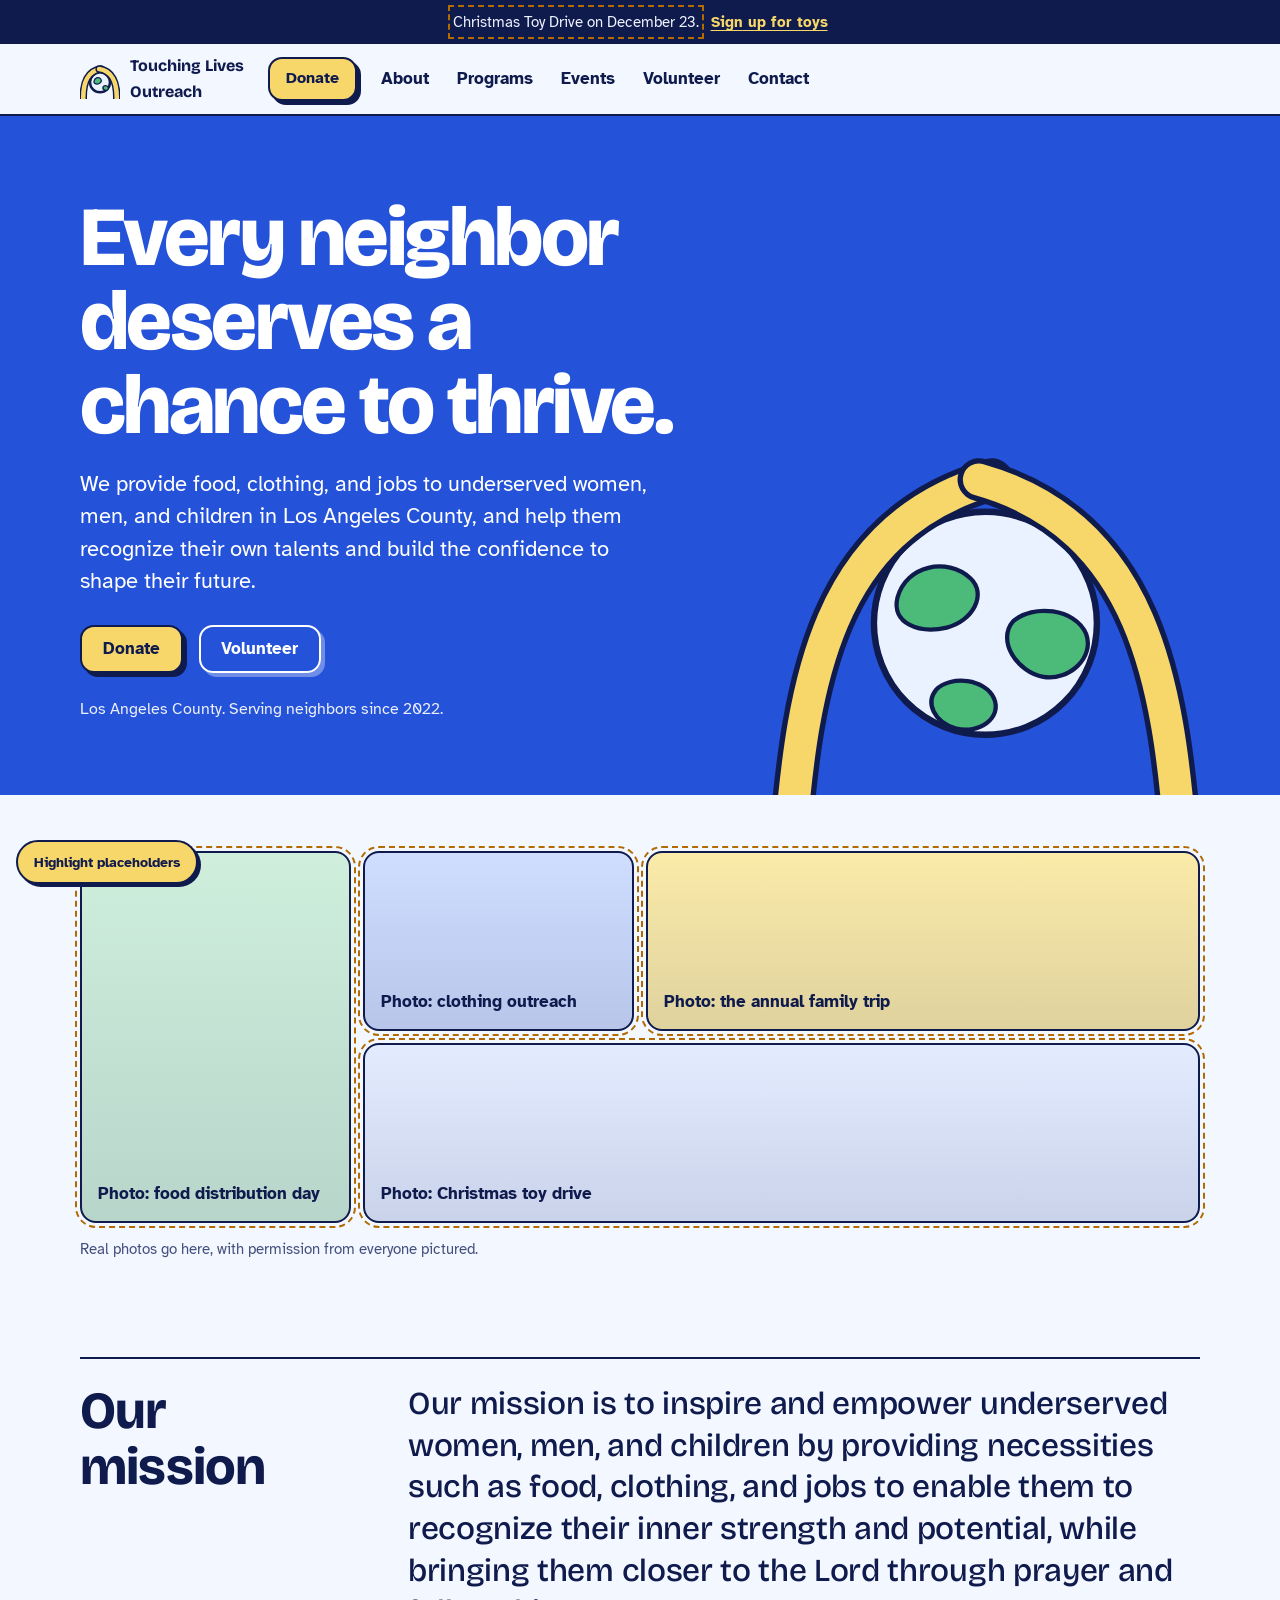
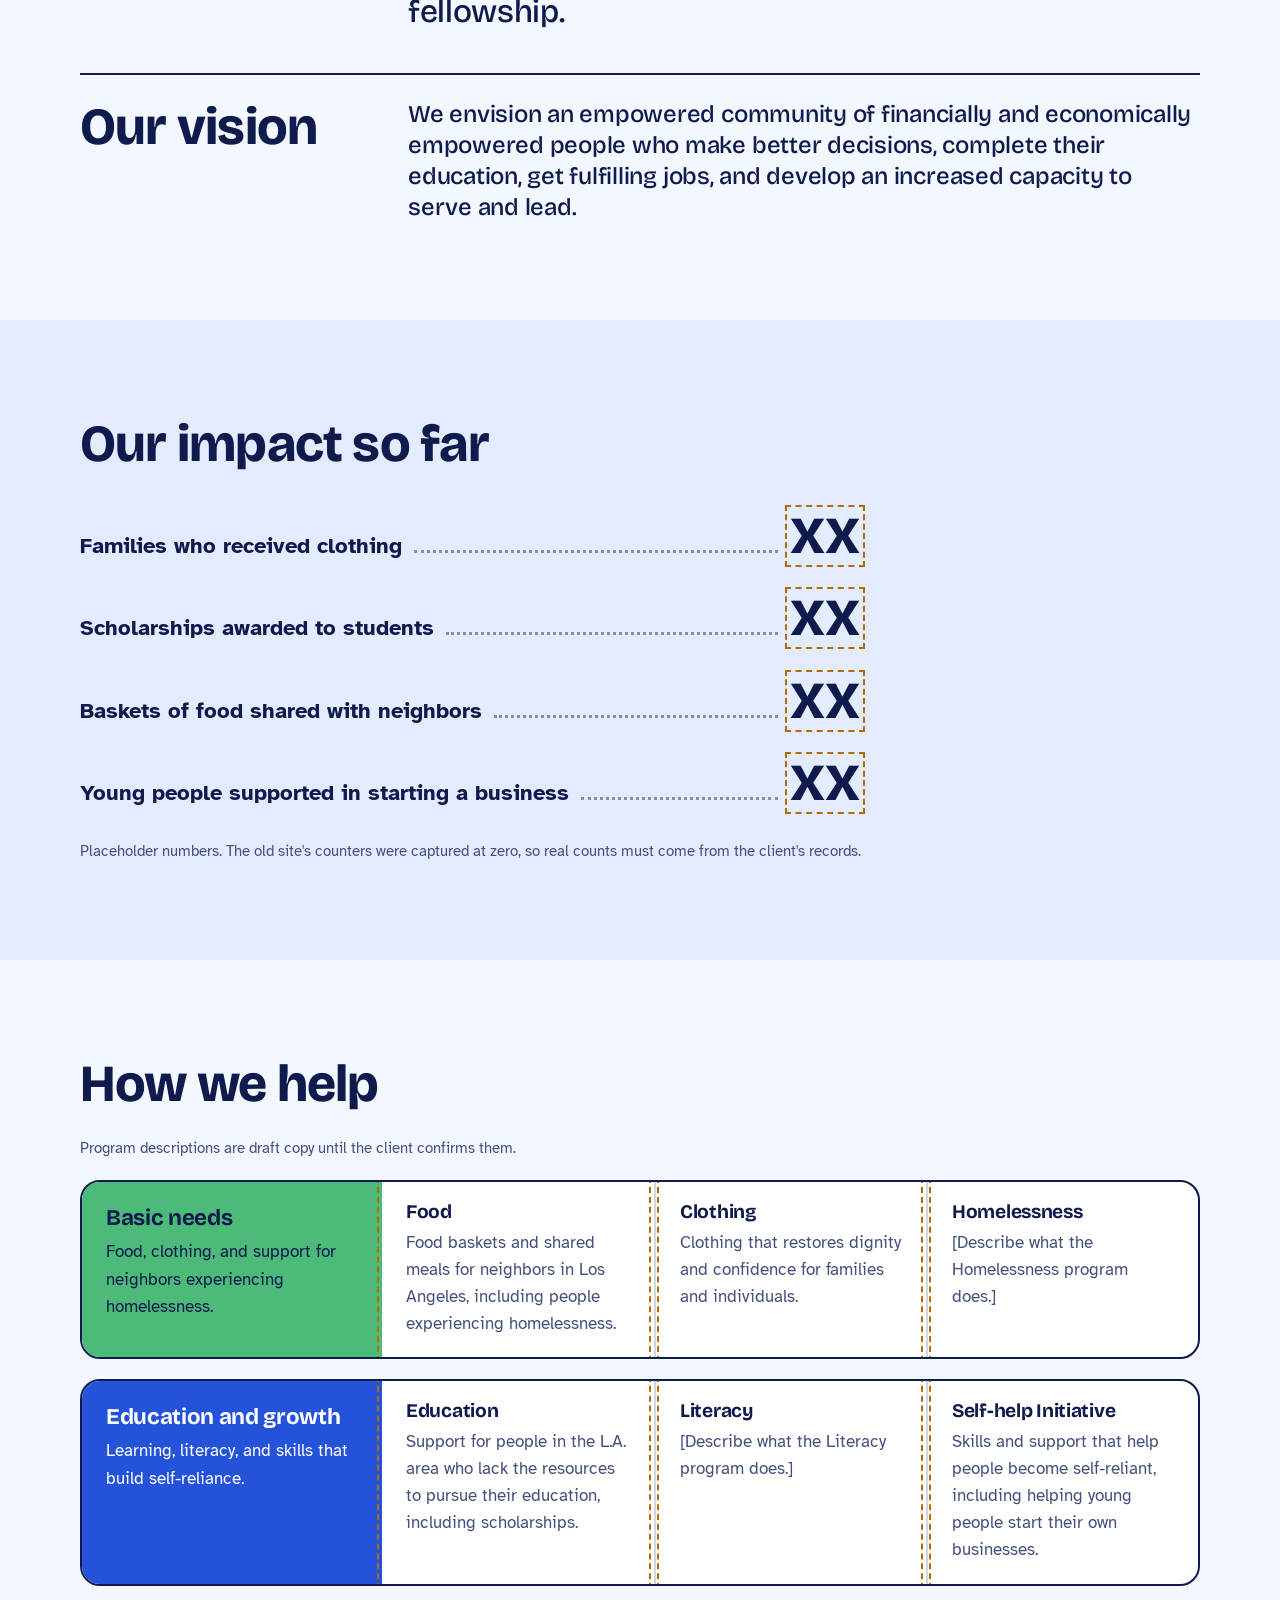
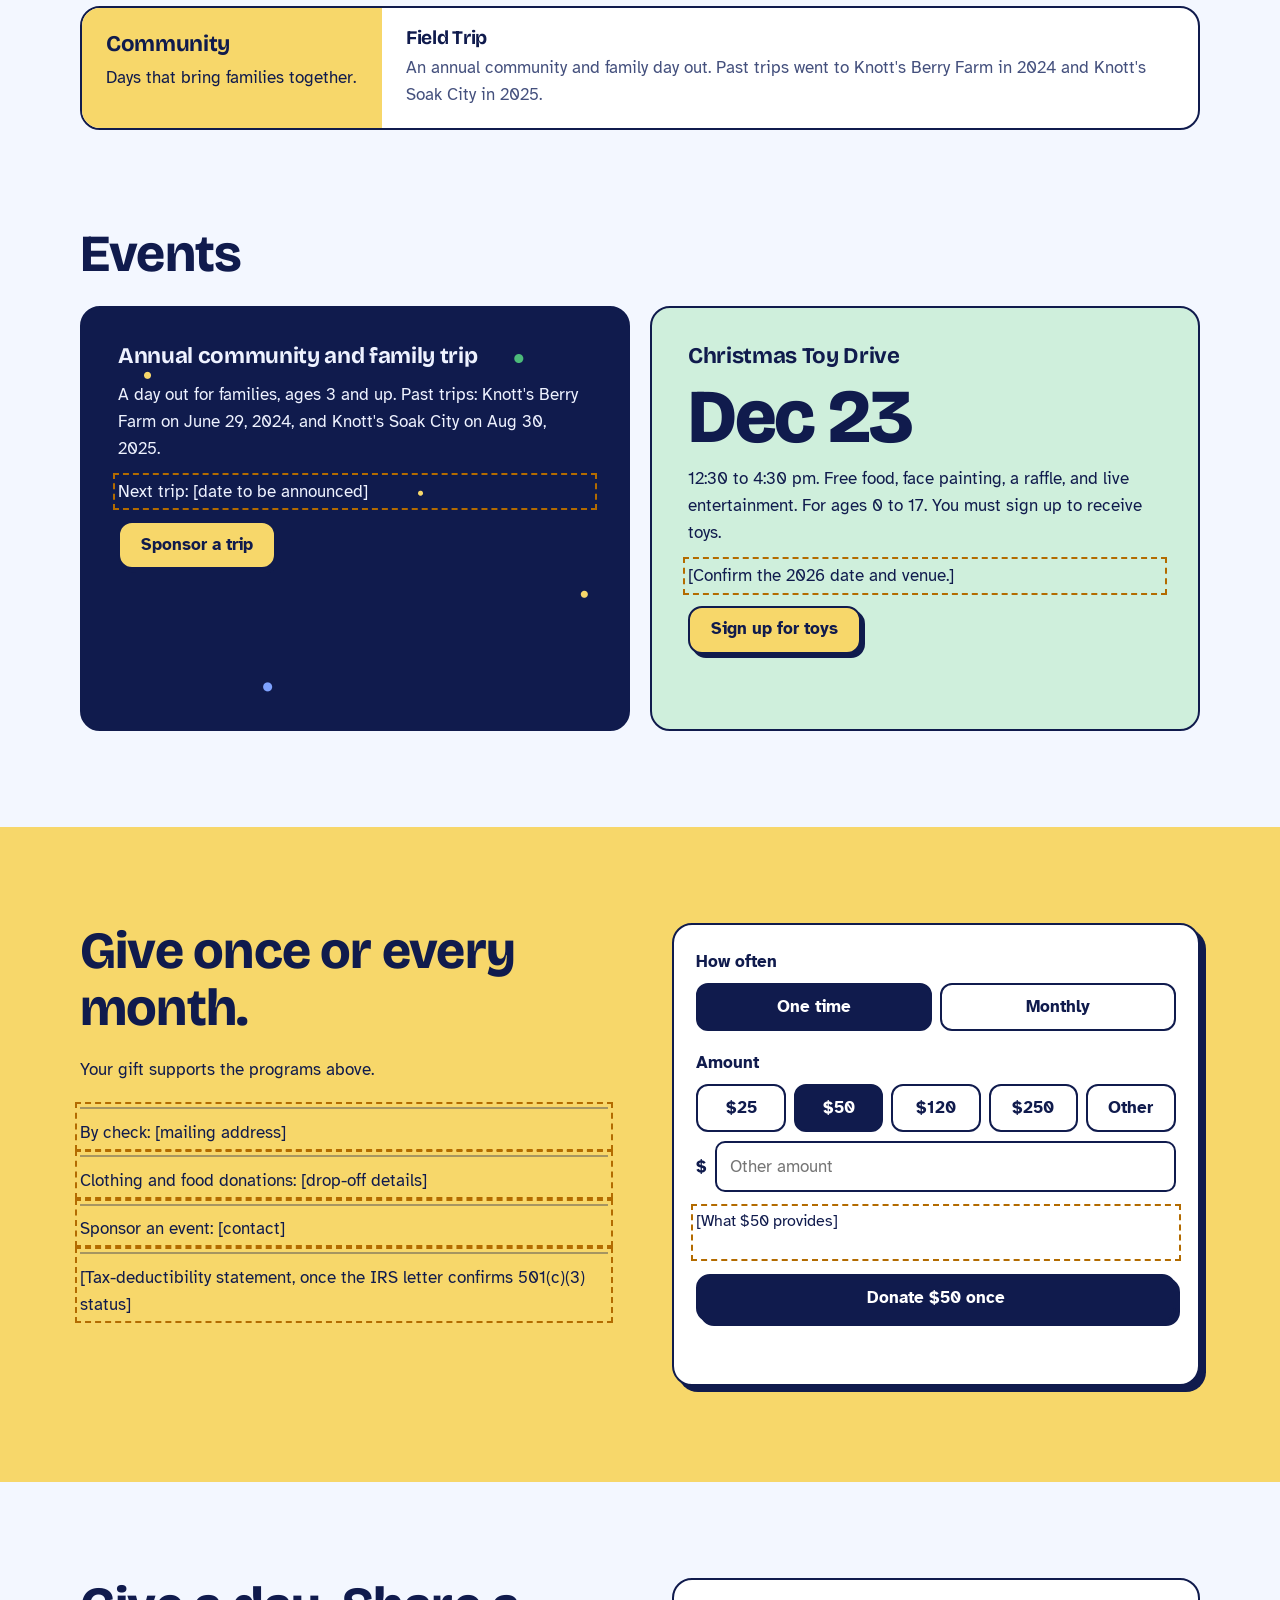
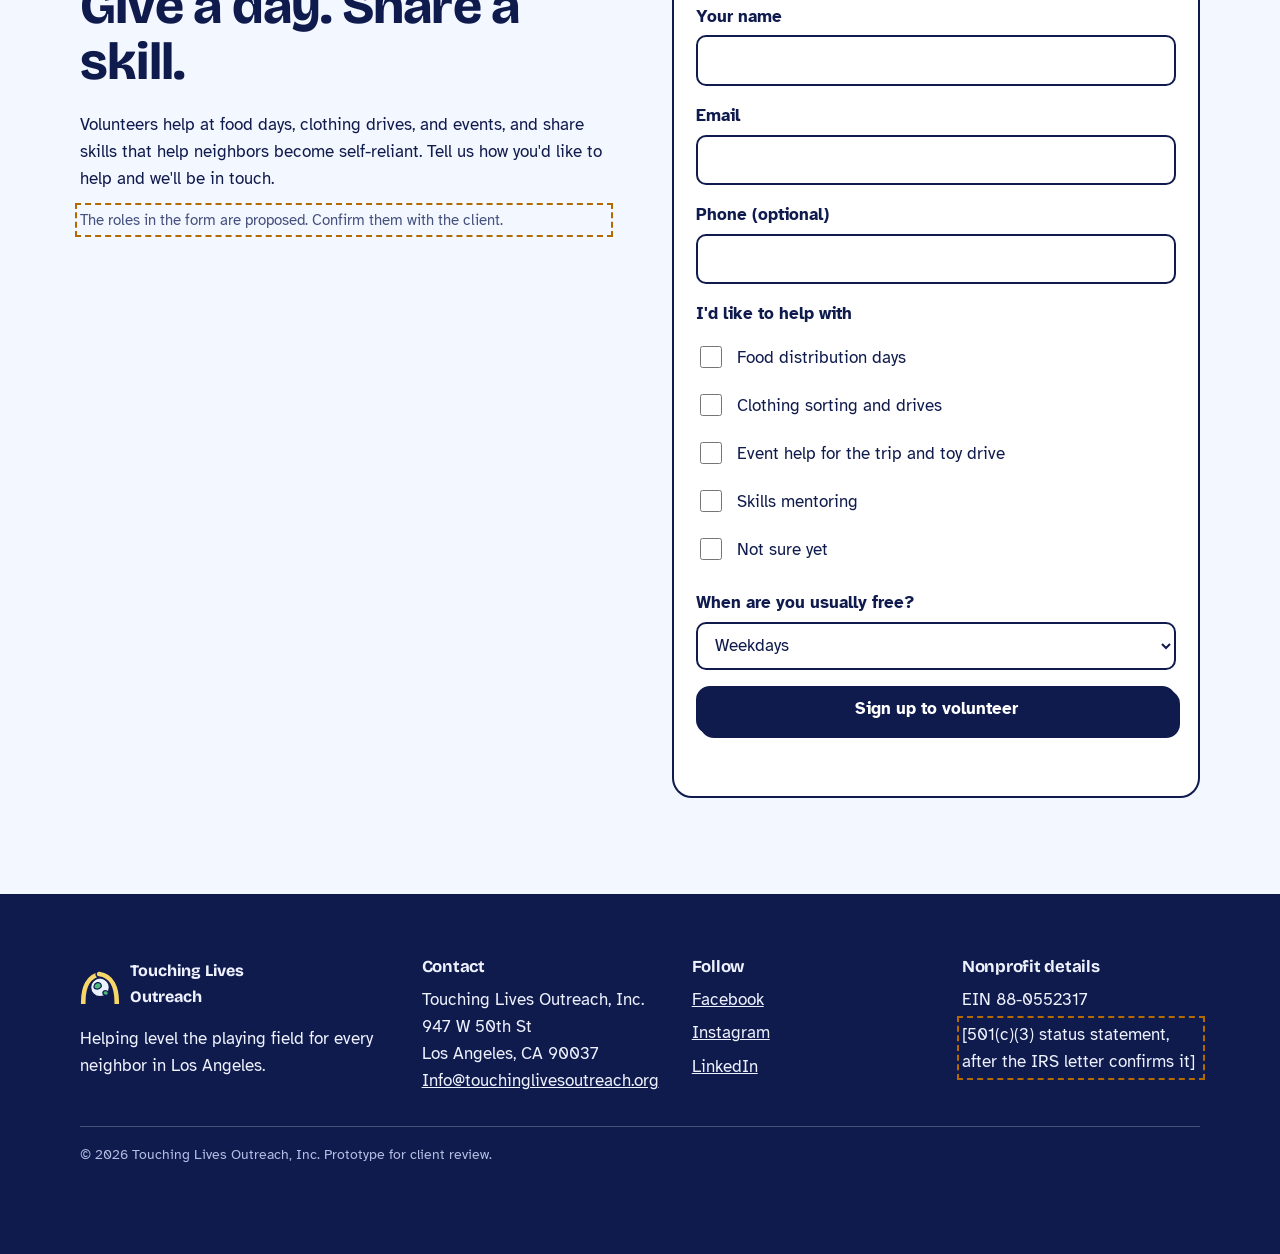
==== commit eeed1143: "Fix duplicate ID issue in donation impact element" ====
--- a/touching-lives-draft.html
+++ b/touching-lives-draft.html
@@ -126,7 +126,7 @@
 
 .site-header{position:sticky;top:env(safe-area-inset-top,0px);z-index:20;background:var(--bg);border-bottom:2px solid var(--edge)}
 .bar{display:flex;flex-wrap:wrap;align-items:center;gap:.6rem;padding-block:.6rem}
-.brand{display:flex;align-items:center;gap:.6rem;margin-right:auto;text-decoration:none;font-family:"Bricolage Grotesque","Atkinson Hyperlegible",system-ui,sans-serif;font-weight:750;font-size:1rem;line-height:1.05}
+.brand{display:flex;align-items:center;gap:.6rem;margin-right:auto;text-decoration:none;font-family:"Bricolage Grotesque","Atkinson Hyperlegible",system-ui,sans-serif;font-weight:750;font-size:1rem;}
 .brand svg{width:40px;height:40px;flex:none}
 .menu{min-height:44px;min-width:44px;padding:0 .9rem;border:2px solid var(--edge);border-radius:12px;background:transparent;color:var(--ink);font:700 .95rem "Atkinson Hyperlegible",system-ui,sans-serif;cursor:pointer}
 .nav{display:none;order:5;flex-basis:100%;flex-direction:column;padding:.4rem 0 .8rem}
@@ -162,7 +162,7 @@
 /* ---------- Photo mosaic ---------- */
 .strip{padding-block:clamp(2rem,5vw,3.5rem) 0}
 .mosaic{display:grid;gap:.75rem;grid-template-columns:repeat(2,1fr);grid-auto-rows:150px;grid-auto-flow:dense}
-.shot{margin:0;padding:1rem;display:flex;align-items:flex-end;border:2px solid var(--edge);border-radius:16px;font-weight:700;line-height:1.2;color:var(--navy);background-color:#E3ECFF;background-image:repeating-linear-gradient(135deg,rgba(16,27,77,.08) 0 10px,transparent 10px 20px)}
+.shot{margin:0;padding:1rem;display:flex;align-items:flex-end;border:2px solid var(--edge);border-radius:16px;font-weight:700;line-height:1.2;color:var(--navy);background-color:#E3ECFF;background-image:linear-gradient(180deg,rgba(255,255,255,.0),rgba(16,27,77,.12));}
 .s1{grid-row:span 2;background-color:#CFEFDC}
 .s2{background-color:#CFDDFF}
 .s3{grid-column:span 2;background-color:#FBEBA9}
@@ -270,7 +270,7 @@
 @media (min-width:800px){.fgrid{grid-template-columns:1.3fr 1fr 1fr 1fr}}
 
 /* ---------- Prototype toggle ---------- */
-.proto{position:fixed;left:1rem;bottom:calc(1rem + env(safe-area-inset-bottom,0px));z-index:40;min-height:44px;padding:.4rem 1rem;border:2px solid var(--navy);border-radius:999px;background:#fff;color:var(--navy);font:700 .9rem "Atkinson Hyperlegible",system-ui,sans-serif;box-shadow:3px 3px 0 var(--navy);cursor:pointer}
+.proto{position:fixed;left:1rem;bottom:calc(1rem + env(safe-area-inset-bottom,0px));z-index:40;min-height:44px;padding:.4rem 1rem;border:2px solid var(--navy);border-radius:999px;background:#fff;color:var(--navy);font:700 .9rem/1 "Atkinson Hyperlegible",system-ui,sans-serif;cursor:pointer;box-shadow:3px 3px 0 var(--navy)}
 .proto[aria-pressed="true"]{background:var(--yellow)}
 .proto:focus-visible{outline-color:var(--blue)}
 </style>
@@ -319,7 +319,7 @@
     <div class="wrap hero-grid">
       <div class="hero-copy">
         <h1>Every neighbor deserves a chance to thrive.</h1>
-        <p class="lead">We provide food, clothing, and jobs to underserved women, men, and children in Los Angeles County, and help them recognize their own talents and build the confidence to shape what comes next.</p>
+        <p class="lead">We provide food, clothing, and jobs to underserved women, men, and children in Los Angeles County, and help them recognize their own talents and build the confidence to shape their future.</p>
         <div class="cta-row">
           <a class="btn" href="#give">Donate</a>
           <a class="btn btn-ghost" href="#volunteer">Volunteer</a>
@@ -363,11 +363,11 @@
     <div class="wrap">
       <article class="mv">
         <h2>Our mission</h2>
-        <p class="mv-text">Our mission is to inspire and empower underserved women, men, and children by providing necessities such as food, clothing, and jobs to enable them to recognize their inner talents and gain confidence in their ability to shape a positive future for themselves and their community.</p>
+        <p class="mv-text">Our mission is to inspire and empower underserved women, men, and children by providing necessities such as food, clothing, and jobs to enable them to recognize their inner strength and potential, while bringing them closer to the Lord through prayer and fellowship.</p>
       </article>
       <article class="mv small">
         <h2>Our vision</h2>
-        <p class="mv-text">We envision an empowered community of financially and economically empowered people who make better decisions, complete their education, get fulfilling jobs, and develop an inner compass to shape their lives in a positive direction.</p>
+        <p class="mv-text">We envision an empowered community of financially and economically empowered people who make better decisions, complete their education, get fulfilling jobs, and develop an increased capacity to serve and lead.</p>
       </article>
     </div>
   </section>
@@ -483,7 +483,7 @@
             <input class="input" id="custom" type="number" inputmode="decimal" min="1" step="any" placeholder="Other amount" aria-label="Other amount in dollars">
           </div>
         </fieldset>
-        <p class="impact-line ph" id="impact"></p>
+        <p class="impact-line ph" id="donationImpact"></p>
         <button class="btn btn-navy btn-full" type="submit" id="giveBtn">Donate $50 once</button>
         <p class="status" id="giveStatus" role="status"></p>
       </form>
@@ -601,7 +601,7 @@
   });
 
   /* donation form (prototype: nothing is charged) */
-  var form = $("#giveForm"), btn = $("#giveBtn"), impactEl = $("#impact"),
+  var form = $("#giveForm"), btn = $("#giveBtn"), impactEl = $("#donationImpact"),
       status = $("#giveStatus"), custom = $("#custom");
   var impact = {
     "25": "[What $25 provides]",
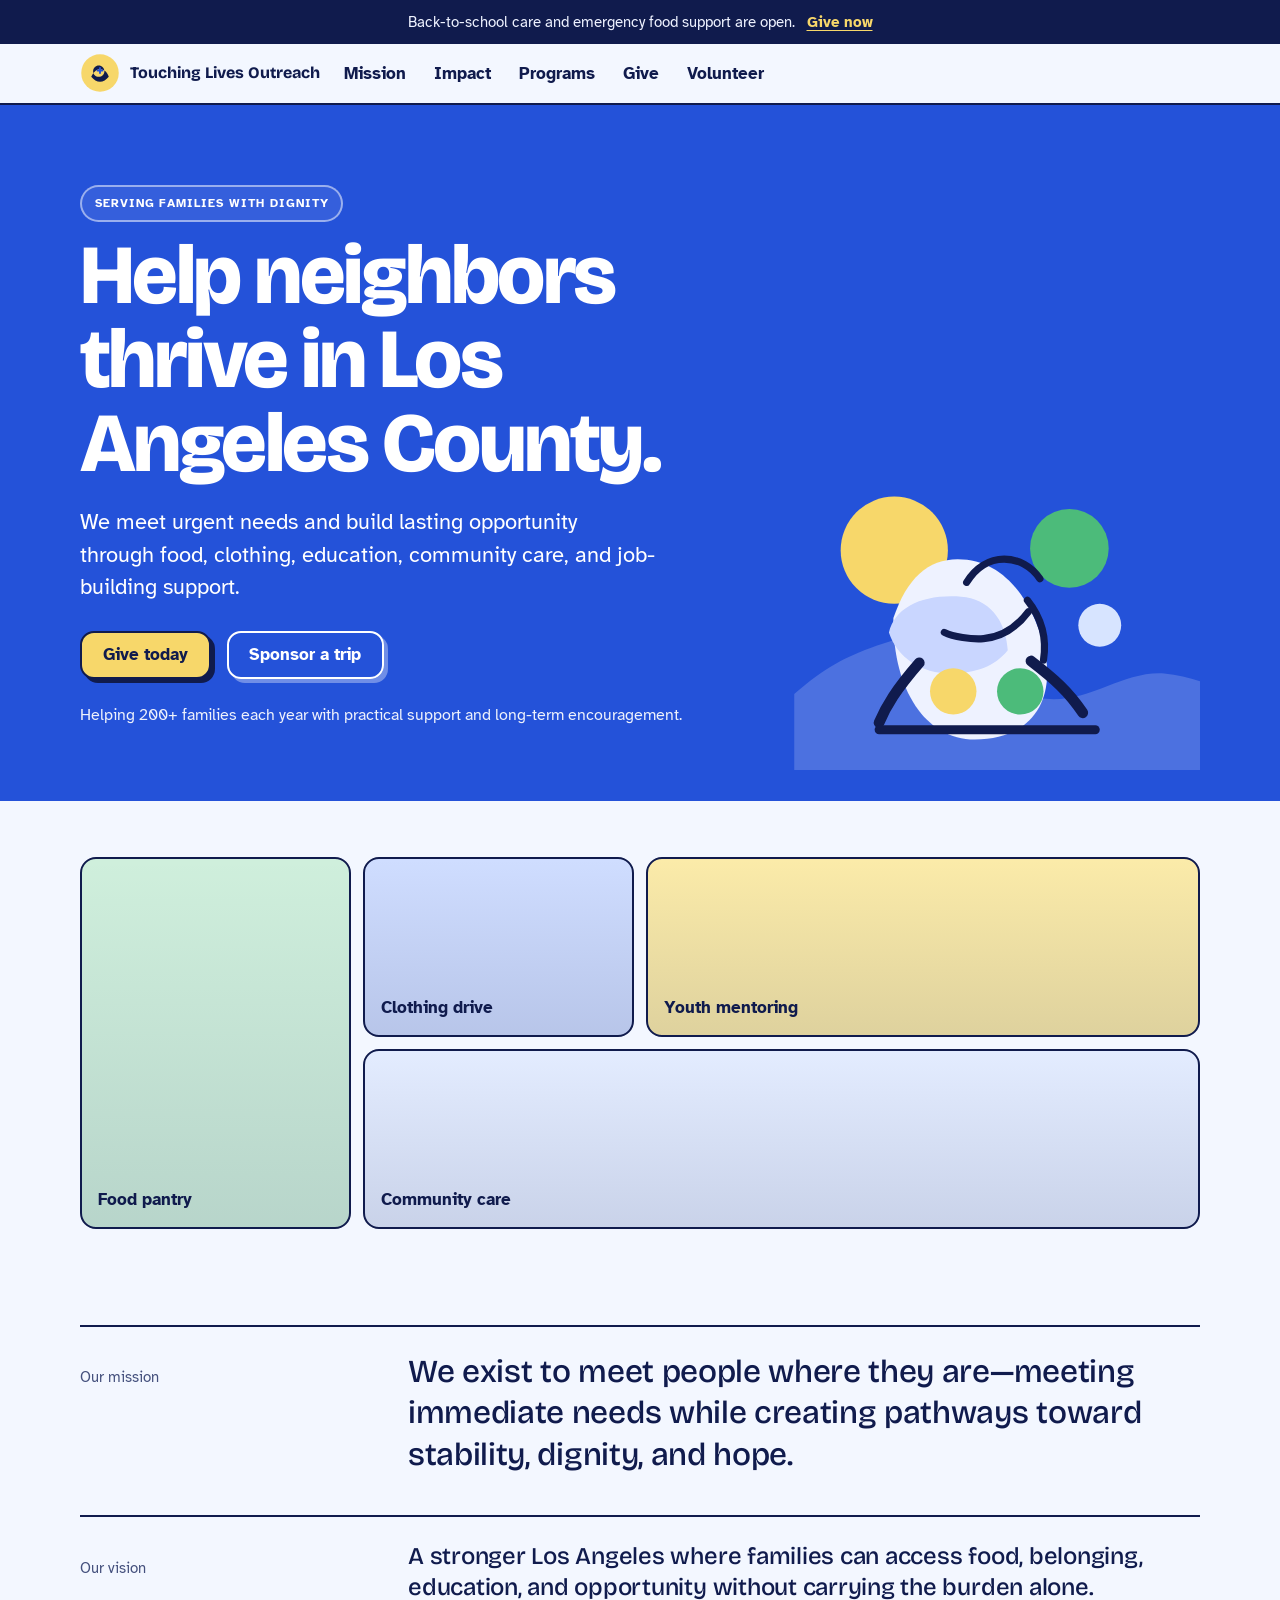
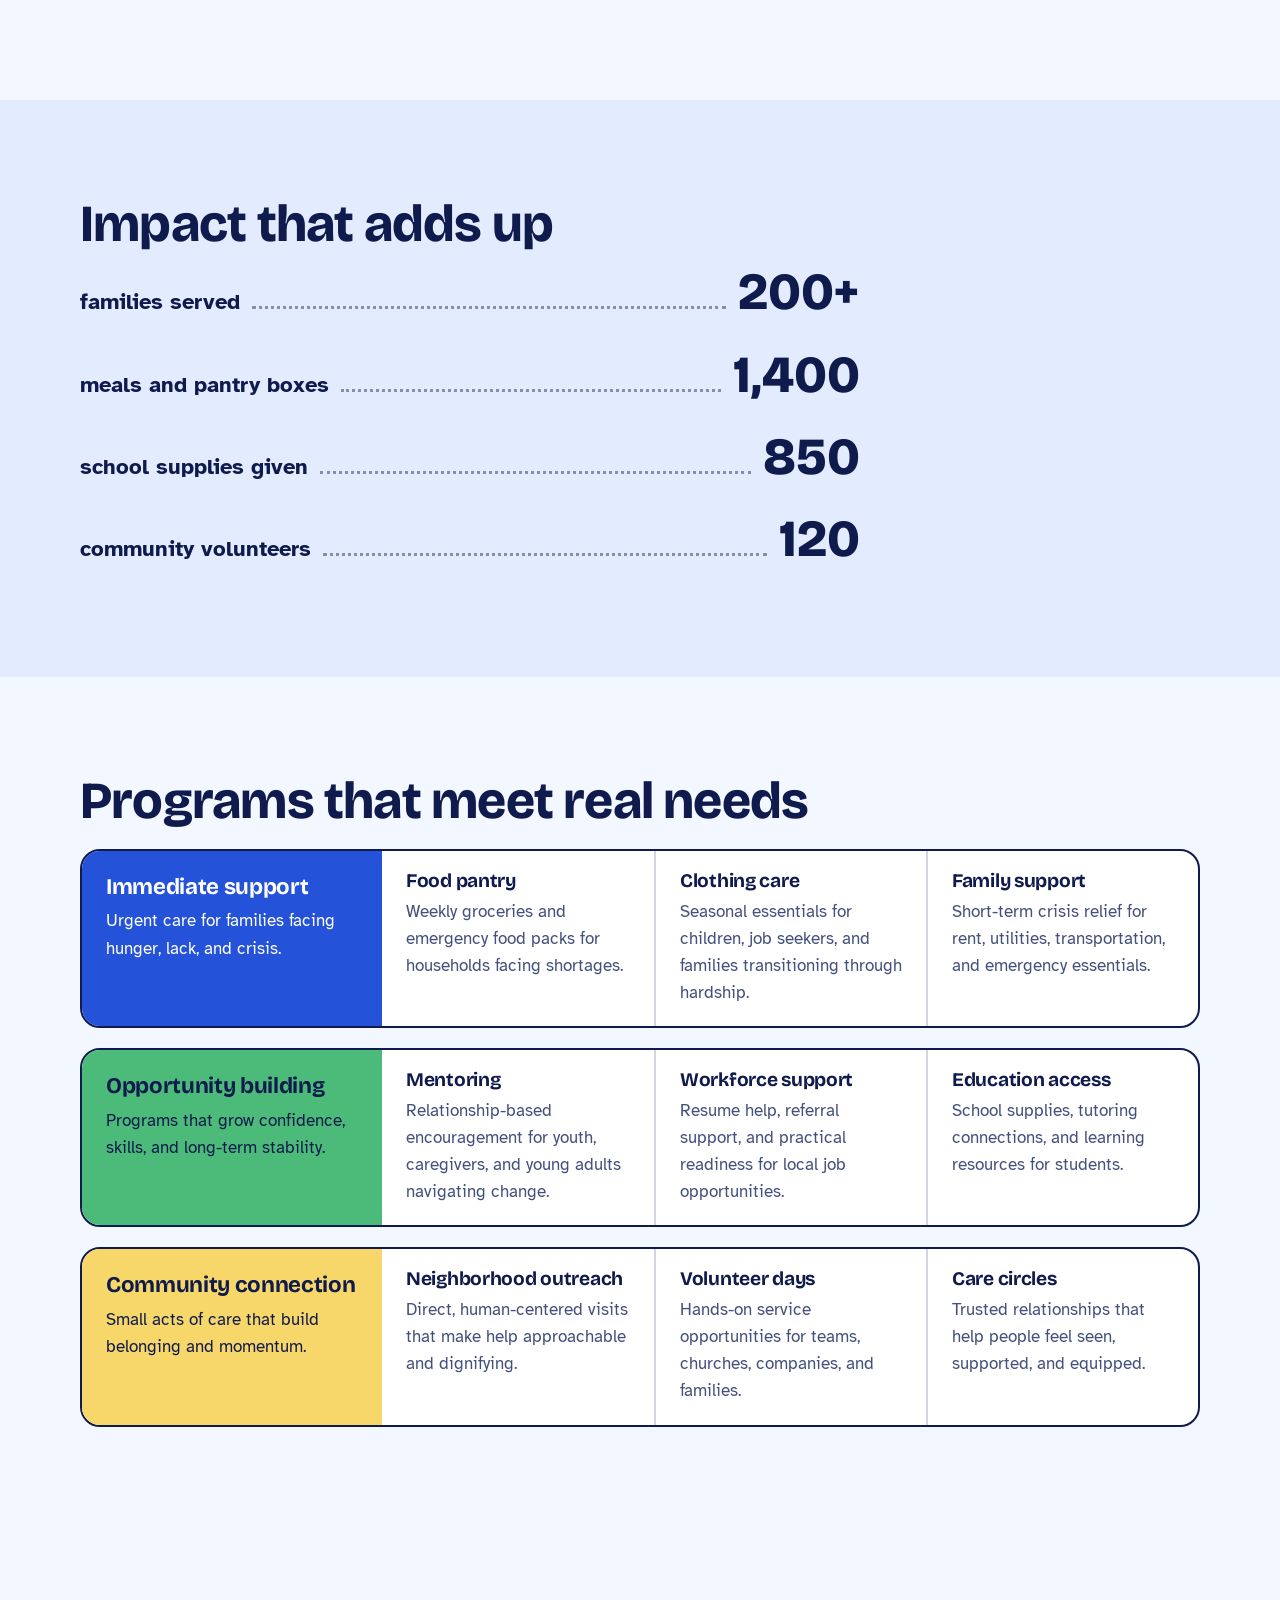
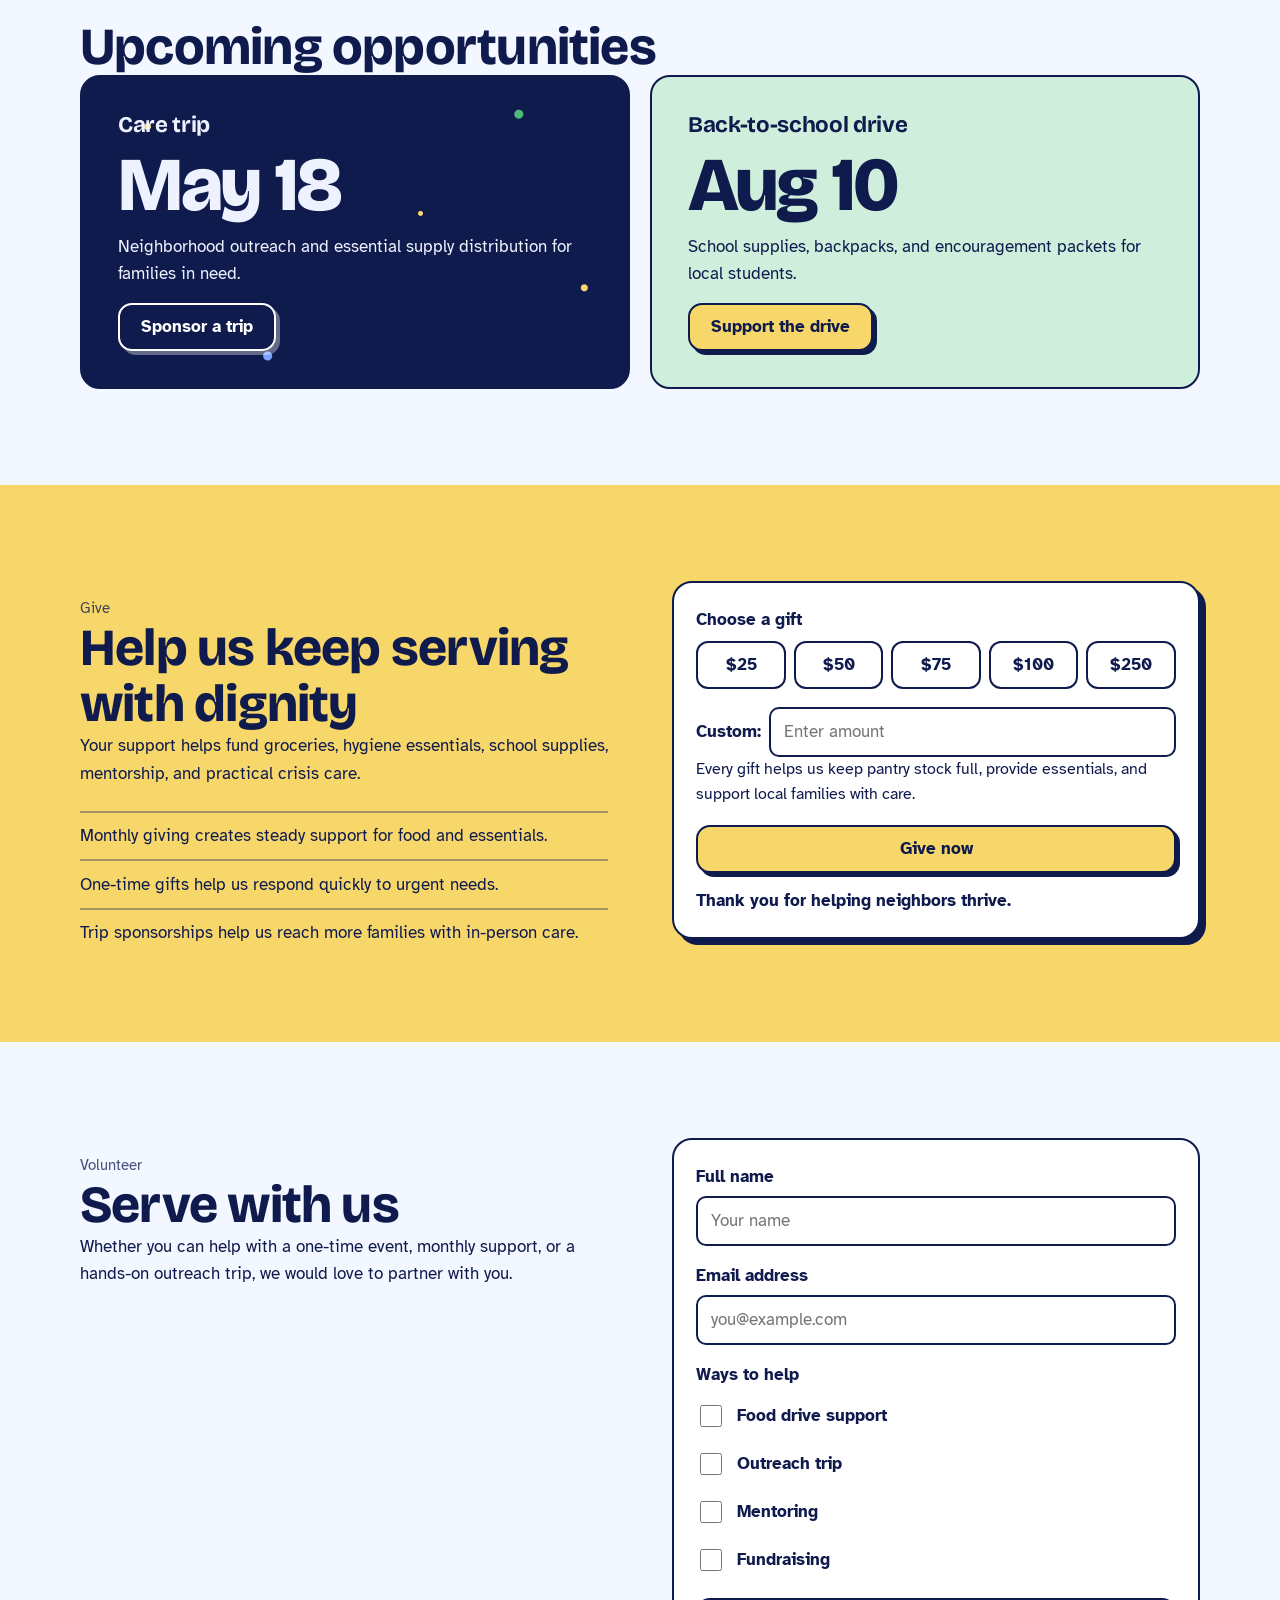
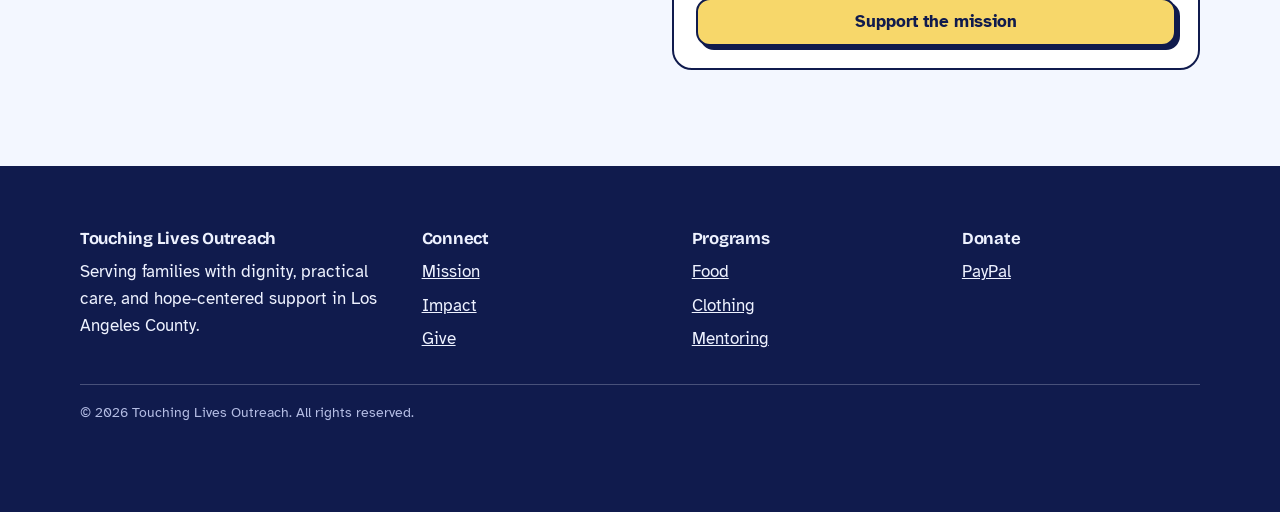
==== commit 8ee5ecc5: "Update donation and sponsor CTAs to the PayPal Me link throughout the landing page" ====
--- a/touching-lives-draft.html
+++ b/touching-lives-draft.html
@@ -1,659 +1,530 @@
 <!DOCTYPE html>
 <html lang="en">
 <head>
-<meta charset="utf-8">
-<meta name="viewport" content="width=device-width, initial-scale=1, viewport-fit=cover">
-<meta name="color-scheme" content="light dark">
-<title>Touching Lives Outreach: home page prototype</title>
-<link rel="preconnect" href="https://fonts.googleapis.com">
-<link rel="preconnect" href="https://fonts.gstatic.com" crossorigin>
-<link href="https://fonts.googleapis.com/css2?family=Atkinson+Hyperlegible:wght@400;700&family=Bricolage+Grotesque:opsz,wght@12..96,500..800&display=swap" rel="stylesheet">
-<style>
-/* ---------- Tokens ---------- */
-:root{
-  --bg:#F3F7FF;
-  --surface:#FFFFFF;
-  --surface-2:#E3ECFF;
-  --ink:#101B4D;
-  --muted:#44507D;
-  --edge:#101B4D;
-  --line:rgba(16,27,77,.18);
-  --line-strong:rgba(16,27,77,.45);
-  --focus:#101B4D;
-  /* brand colors, fixed in both themes */
-  --blue:#2452D9;
-  --green:#4CBB7A;
-  --yellow:#F7D76A;
-  --navy:#101B4D;
-  --on-dark:#EEF2FF;
-  box-sizing:border-box;
-  padding-top:env(safe-area-inset-top,0px);
-  padding-bottom:env(safe-area-inset-bottom,0px);
-}
-@media (prefers-color-scheme:dark){
-  :root:not([data-theme="light"]){
-    --bg:#0A1132;
-    --surface:#121B47;
-    --surface-2:#1A2558;
-    --ink:#EEF2FF;
-    --muted:#B4BDE4;
-    --edge:rgba(238,242,255,.6);
-    --line:rgba(238,242,255,.2);
-    --line-strong:rgba(238,242,255,.5);
-    --focus:#F7D76A;
-  }
-}
-:root[data-theme="dark"]{
-  --bg:#0A1132;
-  --surface:#121B47;
-  --surface-2:#1A2558;
-  --ink:#EEF2FF;
-  --muted:#B4BDE4;
-  --edge:rgba(238,242,255,.6);
-  --line:rgba(238,242,255,.2);
-  --line-strong:rgba(238,242,255,.5);
-  --focus:#F7D76A;
-}
-
-/* ---------- Base ---------- */
-*,*::before,*::after{box-sizing:border-box}
-html{
-  background:#101B4D;
-  scroll-padding-top:calc(env(safe-area-inset-top,0px) + 80px);
-  scroll-behavior:smooth;
-  -webkit-text-size-adjust:100%;
-}
-body{
-  margin:0;
-  background:var(--bg);
-  color:var(--ink);
-  font:400 1.0625rem/1.6 "Atkinson Hyperlegible",system-ui,-apple-system,"Segoe UI",Roboto,Helvetica,Arial,sans-serif;
-  -webkit-font-smoothing:antialiased;
-}
-h1,h2,h3,h4{
-  font-family:"Bricolage Grotesque","Atkinson Hyperlegible",system-ui,sans-serif;
-  font-optical-sizing:auto;
-  margin:0;
-  line-height:1.08;
-  letter-spacing:-.015em;
-}
-h1{font-weight:800;font-size:clamp(2.6rem,9vw,5.25rem);letter-spacing:-.03em;line-height:1}
-h2{font-weight:750;font-size:clamp(2rem,5.5vw,3.25rem)}
-h3{font-weight:700;font-size:1.4rem}
-h4{font-weight:700;font-size:1.2rem}
-p{margin:0 0 1rem}
-a{color:inherit}
-:focus-visible{outline:3px solid var(--focus);outline-offset:3px}
-.hero :focus-visible,.footer :focus-visible,.campaign :focus-visible,.tile-trip :focus-visible{outline-color:var(--yellow)}
-.wrap{width:min(1120px,100% - 2.5rem);margin-inline:auto}
-.section{padding-block:clamp(3rem,8vw,6rem)}
-.section > .wrap > h2{margin-bottom:1.5rem}
-.caption{margin:.9rem 0 0;color:var(--muted);font-size:.95rem}
-.skip{position:absolute;left:-999px;top:0;z-index:60;background:var(--yellow);color:var(--navy);padding:.6rem 1rem;font-weight:700}
-.skip:focus{left:1rem;top:calc(env(safe-area-inset-top,0px) + .5rem)}
-
-/* placeholder marker (toggle at bottom-left) */
-body.show-ph .ph{outline:2px dashed #B36B00;outline-offset:3px}
-
-/* ---------- Buttons ---------- */
-.btn{
-  display:inline-flex;align-items:center;justify-content:center;
-  min-height:48px;padding:.65rem 1.3rem;
-  border:2px solid var(--navy);border-radius:14px;
-  background:var(--yellow);color:var(--navy);
-  font:700 1.05rem/1.1 "Atkinson Hyperlegible",system-ui,sans-serif;
-  text-decoration:none;cursor:pointer;
-  box-shadow:4px 4px 0 var(--navy);
-  transition:transform .12s,box-shadow .12s;
-}
-.btn:hover{transform:translate(2px,2px);box-shadow:2px 2px 0 var(--navy)}
-.btn:active{transform:translate(4px,4px);box-shadow:0 0 0 var(--navy)}
-.btn-sm{min-height:44px;padding:.5rem 1rem;font-size:1rem}
-.btn-ghost{background:transparent;color:#fff;border-color:#fff;box-shadow:4px 4px 0 rgba(255,255,255,.35)}
-.btn-ghost:hover{box-shadow:2px 2px 0 rgba(255,255,255,.35)}
-.btn-navy{background:var(--navy);color:#fff}
-.btn-full{width:100%}
-.btn[disabled]{opacity:.55;cursor:not-allowed;box-shadow:none;transform:none}
-@media (prefers-reduced-motion:reduce){
-  html{scroll-behavior:auto}
-  .btn{transition:none}
-}
-
-/* ---------- Campaign bar + header ---------- */
-.campaign{background:var(--navy);color:var(--on-dark);font-size:.95rem}
-.campaign .wrap{padding-block:.6rem;display:flex;flex-wrap:wrap;gap:.25rem .75rem;justify-content:center;text-align:center}
-.campaign a{color:var(--yellow);font-weight:700;text-underline-offset:3px}
-
-.site-header{position:sticky;top:env(safe-area-inset-top,0px);z-index:20;background:var(--bg);border-bottom:2px solid var(--edge)}
-.bar{display:flex;flex-wrap:wrap;align-items:center;gap:.6rem;padding-block:.6rem}
-.brand{display:flex;align-items:center;gap:.6rem;margin-right:auto;text-decoration:none;font-family:"Bricolage Grotesque","Atkinson Hyperlegible",system-ui,sans-serif;font-weight:750;font-size:1rem;}
-.brand svg{width:40px;height:40px;flex:none}
-.menu{min-height:44px;min-width:44px;padding:0 .9rem;border:2px solid var(--edge);border-radius:12px;background:transparent;color:var(--ink);font:700 .95rem "Atkinson Hyperlegible",system-ui,sans-serif;cursor:pointer}
-.nav{display:none;order:5;flex-basis:100%;flex-direction:column;padding:.4rem 0 .8rem}
-.site-header.open .nav{display:flex}
-.nav a{padding:.75rem 0;border-top:1px solid var(--line);font-weight:700;text-decoration:none}
-@media (min-width:900px){
-  .bar{flex-wrap:nowrap;gap:1.5rem}
-  .brand{margin-right:0}
-  .menu{display:none}
-  .nav{display:flex;flex-direction:row;order:0;flex-basis:auto;gap:1.75rem;padding:0;margin-right:auto}
-  .nav a{border:0;padding:.4rem 0}
-  .nav a:hover{text-decoration:underline;text-underline-offset:6px}
-}
-
-/* ---------- Hero ---------- */
-.hero{background:var(--blue);color:#fff;padding-top:clamp(2.5rem,7vw,5rem);overflow:hidden}
-.hero-grid{display:grid;gap:2rem;align-items:end}
-.lead{font-size:clamp(1.125rem,2.4vw,1.35rem);line-height:1.5;max-width:36rem;margin:1.25rem 0 0}
-.cta-row{display:flex;flex-wrap:wrap;gap:1rem;margin-top:1.75rem}
-.hero-meta{margin:1.5rem 0 0;font-size:.98rem;opacity:.92}
-.hero-art{width:min(100%,460px);margin-inline:auto}
-.hero-art svg{display:block;width:100%;height:auto}
-.arm{stroke-dasharray:100 101;animation:draw 1.5s cubic-bezier(.2,.7,.2,1) both}
-.arm.b{animation-delay:.12s}
-@keyframes draw{from{stroke-dashoffset:100}to{stroke-dashoffset:0}}
-@media (prefers-reduced-motion:reduce){.arm{animation:none}}
-@media (min-width:900px){
-  .hero-grid{grid-template-columns:1.2fr .8fr;gap:3rem}
-  .hero-copy{padding-bottom:4.5rem}
-  .hero-art{margin-inline:0;justify-self:end}
-}
-
-/* ---------- Photo mosaic ---------- */
-.strip{padding-block:clamp(2rem,5vw,3.5rem) 0}
-.mosaic{display:grid;gap:.75rem;grid-template-columns:repeat(2,1fr);grid-auto-rows:150px;grid-auto-flow:dense}
-.shot{margin:0;padding:1rem;display:flex;align-items:flex-end;border:2px solid var(--edge);border-radius:16px;font-weight:700;line-height:1.2;color:var(--navy);background-color:#E3ECFF;background-image:linear-gradient(180deg,rgba(255,255,255,.0),rgba(16,27,77,.12));}
-.s1{grid-row:span 2;background-color:#CFEFDC}
-.s2{background-color:#CFDDFF}
-.s3{grid-column:span 2;background-color:#FBEBA9}
-.s4{background-color:#E3ECFF}
-@media (min-width:900px){
-  .mosaic{grid-template-columns:repeat(4,1fr);grid-auto-rows:180px}
-  .s4{grid-column:span 3}
-}
-
-/* ---------- Mission and vision ---------- */
-.mv{display:grid;gap:1rem;border-top:2px solid var(--edge);padding-top:1.5rem}
-.mv + .mv{margin-top:2.5rem}
-.mv-text{margin:0;max-width:34em;font-family:"Bricolage Grotesque","Atkinson Hyperlegible",system-ui,sans-serif;font-weight:500;font-size:clamp(1.35rem,3vw,2rem);line-height:1.3;letter-spacing:-.01em}
-.mv.small .mv-text{font-size:clamp(1.15rem,2.4vw,1.5rem)}
-@media (min-width:900px){.mv{grid-template-columns:minmax(200px,280px) 1fr;gap:3rem}}
-
-/* ---------- Impact ledger ---------- */
-.impact{background:var(--surface-2)}
-.ledger{margin:0;padding:0;max-width:780px}
-.ledger .row{display:flex;align-items:baseline;gap:.75rem;padding:.9rem 0}
-.ledger dt{order:1;font-size:clamp(1.05rem,2.4vw,1.35rem);font-weight:700}
-.ledger .row::after{content:"";order:2;flex:1;min-width:1rem;border-bottom:3px dotted var(--line-strong)}
-.ledger dd{order:3;margin:0;font-family:"Bricolage Grotesque","Atkinson Hyperlegible",system-ui,sans-serif;font-weight:800;font-size:clamp(2rem,6vw,3.25rem);line-height:1}
-
-/* ---------- Programs ---------- */
-.group{display:grid;border:2px solid var(--edge);border-radius:20px;overflow:hidden;background:var(--surface);margin-top:1.25rem}
-.group-head{padding:1.5rem;background:var(--green);color:var(--navy)}
-.group-head p{margin:.5rem 0 0}
-.group.blue .group-head{background:var(--blue);color:#fff}
-.group.yellow .group-head{background:var(--yellow);color:var(--navy)}
-.group-list{list-style:none;margin:0;padding:0;display:grid}
-.group-list li{padding:1.25rem 1.5rem}
-.group-list li + li{border-top:2px solid var(--line)}
-.group-list h4{margin-bottom:.35rem}
-.group-list p{margin:0;color:var(--muted)}
-@media (min-width:900px){
-  .group{grid-template-columns:minmax(230px,300px) 1fr}
-  .group-list{grid-template-columns:repeat(var(--n,3),1fr)}
-  .group-list li + li{border-top:0;border-left:2px solid var(--line)}
-}
-
-/* ---------- Events ---------- */
-.events-grid{display:grid;gap:1.25rem}
-@media (min-width:900px){.events-grid{grid-template-columns:1fr 1fr}}
-.tile{border:2px solid var(--edge);border-radius:20px;padding:clamp(1.4rem,3vw,2.25rem)}
-.tile h3{margin-bottom:.75rem}
-.tile-trip{
-  background-color:var(--navy);color:var(--on-dark);
-  background-image:
-    radial-gradient(circle at 12% 16%,#F7D76A 0 3px,transparent 4px),
-    radial-gradient(circle at 80% 12%,#4CBB7A 0 4px,transparent 5px),
-    radial-gradient(circle at 92% 68%,#F7D76A 0 3px,transparent 4px),
-    radial-gradient(circle at 34% 90%,#7EA2FF 0 4px,transparent 5px),
-    radial-gradient(circle at 62% 44%,#F7D76A 0 2px,transparent 3px);
-}
-.tile-toy{background:#CFEFDC;color:var(--navy)}
-.date{font-family:"Bricolage Grotesque","Atkinson Hyperlegible",system-ui,sans-serif;font-weight:800;font-size:clamp(3rem,10vw,4.75rem);line-height:.95;margin:0 0 .75rem;letter-spacing:-.03em}
-.tile .status{color:inherit}
-
-/* ---------- Give ---------- */
-.give{background:var(--yellow);color:var(--navy)}
-.give-grid{display:grid;gap:2.5rem}
-.give .prose{max-width:34rem}
-.ways{margin:1.5rem 0 0;padding:0;list-style:none;display:grid;gap:.6rem;max-width:34rem}
-.ways li{padding-top:.6rem;border-top:2px solid rgba(16,27,77,.35)}
-.card{background:#fff;color:var(--navy);border:2px solid var(--navy);border-radius:20px;padding:1.4rem;box-shadow:6px 6px 0 var(--navy)}
-fieldset{border:0;margin:0 0 1.1rem;padding:0;min-width:0}
-legend{padding:0;margin-bottom:.5rem;font-weight:700}
-.choices{display:grid;gap:.5rem}
-.freq{grid-template-columns:1fr 1fr}
-.amts{grid-template-columns:repeat(2,1fr)}
-@media (min-width:420px){.amts{grid-template-columns:repeat(5,1fr)}}
-.choice{position:relative}
-.choice input{position:absolute;opacity:0;pointer-events:none}
-.choice label{display:flex;align-items:center;justify-content:center;min-height:48px;padding:0 .5rem;border:2px solid var(--navy);border-radius:12px;background:#fff;font-weight:700;text-align:center;cursor:pointer}
-.choice input:checked + label{background:var(--navy);color:#fff}
-.choice input:focus-visible + label{outline:3px solid var(--blue);outline-offset:3px}
-.custom{display:flex;align-items:center;gap:.5rem;margin-top:.6rem}
-.custom span{font-weight:700}
-.input{width:100%;min-height:48px;padding:.6rem .8rem;border:2px solid var(--edge);border-radius:10px;background:var(--surface);color:var(--ink);font:inherit}
-.card .input{background:#fff;color:var(--navy);border-color:var(--navy)}
-.impact-line{margin:0 0 1.1rem;min-height:3em;font-size:.98rem}
-.status{margin:.9rem 0 0;font-weight:700;min-height:1.5em}
-@media (min-width:900px){.give-grid{grid-template-columns:1fr 1fr;gap:4rem;align-items:start}}
-
-/* ---------- Volunteer ---------- */
-.vol-grid{display:grid;gap:2rem}
-.vcard{background:var(--surface);border:2px solid var(--edge);border-radius:20px;padding:1.4rem}
-.field{display:grid;gap:.35rem;margin-bottom:1rem}
-.field label{font-weight:700}
-.checks{display:grid;gap:.25rem}
-.check{display:flex;align-items:center;gap:.7rem;min-height:44px}
-.check input{width:22px;height:22px;accent-color:var(--blue);flex:none}
-@media (min-width:900px){.vol-grid{grid-template-columns:1fr 1fr;gap:4rem;align-items:start}}
-
-/* ---------- Footer ---------- */
-.footer{background:var(--navy);color:var(--on-dark);padding:clamp(2.5rem,6vw,4rem) 0 5.5rem}
-.fgrid{display:grid;gap:2rem}
-.footer h3{font-size:1.05rem;margin-bottom:.6rem}
-.footer a{color:var(--on-dark)}
-.footer address{font-style:normal}
-.footer ul{list-style:none;margin:0;padding:0;display:grid;gap:.4rem}
-.footer p{margin:0 0 .5rem}
-.fine{margin-top:2rem;padding-top:1rem;border-top:1px solid rgba(238,242,255,.25);font-size:.9rem;color:#B4BDE4}
-@media (min-width:800px){.fgrid{grid-template-columns:1.3fr 1fr 1fr 1fr}}
-
-/* ---------- Prototype toggle ---------- */
-.proto{position:fixed;left:1rem;bottom:calc(1rem + env(safe-area-inset-bottom,0px));z-index:40;min-height:44px;padding:.4rem 1rem;border:2px solid var(--navy);border-radius:999px;background:#fff;color:var(--navy);font:700 .9rem/1 "Atkinson Hyperlegible",system-ui,sans-serif;cursor:pointer;box-shadow:3px 3px 0 var(--navy)}
-.proto[aria-pressed="true"]{background:var(--yellow)}
-.proto:focus-visible{outline-color:var(--blue)}
-</style>
+  <meta charset="utf-8">
+  <meta name="viewport" content="width=device-width, initial-scale=1, viewport-fit=cover">
+  <meta name="color-scheme" content="light dark">
+  <meta name="description" content="Touching Lives Outreach helps neighbors in Los Angeles County with food, clothing, education, community support, and job-building opportunities.">
+  <title>Touching Lives Outreach: home page prototype</title>
+  <link rel="preconnect" href="https://fonts.googleapis.com">
+  <link rel="preconnect" href="https://fonts.gstatic.com" crossorigin>
+  <link href="https://fonts.googleapis.com/css2?family=Atkinson+Hyperlegible:wght@400;700&family=Bricolage+Grotesque:opsz,wght@12..96,500..800&display=swap" rel="stylesheet">
+  <style>
+    :root{
+      --bg:#F3F7FF;
+      --surface:#FFFFFF;
+      --surface-2:#E3ECFF;
+      --ink:#101B4D;
+      --muted:#44507D;
+      --edge:#101B4D;
+      --line:rgba(16,27,77,.18);
+      --line-strong:rgba(16,27,77,.45);
+      --focus:#101B4D;
+      --blue:#2452D9;
+      --green:#4CBB7A;
+      --yellow:#F7D76A;
+      --navy:#101B4D;
+      --on-dark:#EEF2FF;
+      --danger:#B42318;
+      --shadow: 4px 4px 0 var(--navy);
+      box-sizing:border-box;
+    }
+
+    *, *::before, *::after { box-sizing:border-box; }
+    html { background:#101B4D; scroll-behavior:smooth; }
+    body {
+      margin:0;
+      background:var(--bg);
+      color:var(--ink);
+      font:400 1.0625rem/1.6 "Atkinson Hyperlegible", system-ui, -apple-system, "Segoe UI", sans-serif;
+      -webkit-font-smoothing: antialiased;
+    }
+    h1,h2,h3,h4 {
+      margin:0;
+      font-family:"Bricolage Grotesque","Atkinson Hyperlegible",system-ui,sans-serif;
+      line-height:1.08;
+      letter-spacing:-.015em;
+      font-optical-sizing:auto;
+    }
+    h1{font-weight:800;font-size:clamp(2.6rem,9vw,5.25rem);letter-spacing:-.03em;line-height:1}
+    h2{font-weight:750;font-size:clamp(2rem,5.5vw,3.25rem)}
+    h3{font-weight:700;font-size:1.4rem}
+    h4{font-weight:700;font-size:1.2rem}
+    p{margin:0 0 1rem}
+    a{color:inherit}
+    :focus-visible{outline:3px solid var(--focus);outline-offset:3px}
+    .wrap{width:min(1120px,100% - 2.5rem);margin-inline:auto}
+    .section{padding-block:clamp(3rem,8vw,6rem)}
+    .caption{margin:.9rem 0 0;color:var(--muted);font-size:.95rem}
+    .skip{position:absolute;left:-999px;top:0;z-index:60;background:var(--yellow);color:var(--navy);padding:.6rem 1rem;font-weight:700}
+    .skip:focus{left:1rem;top:1rem}
+
+    .btn{
+      display:inline-flex;align-items:center;justify-content:center;
+      min-height:48px;padding:.65rem 1.3rem;border:2px solid var(--navy);border-radius:14px;
+      background:var(--yellow);color:var(--navy);font:700 1.05rem/1.1 "Atkinson Hyperlegible",system-ui,sans-serif;
+      text-decoration:none;cursor:pointer;box-shadow:var(--shadow);transition:transform .12s, box-shadow .12s;
+    }
+    .btn:hover{transform:translate(2px,2px);box-shadow:2px 2px 0 var(--navy)}
+    .btn:active{transform:translate(4px,4px);box-shadow:0 0 0 var(--navy)}
+    .btn-ghost{background:transparent;color:#fff;border-color:#fff;box-shadow:4px 4px 0 rgba(255,255,255,.35)}
+    .btn-ghost:hover{box-shadow:2px 2px 0 rgba(255,255,255,.35)}
+    .btn-navy{background:var(--navy);color:#fff}
+    .btn-full{width:100%}
+    .btn[disabled]{opacity:.55;cursor:not-allowed;box-shadow:none;transform:none}
+
+    .campaign{background:var(--navy);color:var(--on-dark);font-size:.95rem}
+    .campaign .wrap{padding-block:.6rem;display:flex;flex-wrap:wrap;gap:.25rem .75rem;justify-content:center;text-align:center}
+    .campaign a{color:var(--yellow);font-weight:700;text-underline-offset:3px}
+
+    .site-header{position:sticky;top:0;z-index:20;background:var(--bg);border-bottom:2px solid var(--edge)}
+    .bar{display:flex;flex-wrap:wrap;align-items:center;gap:.6rem;padding-block:.6rem}
+    .brand{display:flex;align-items:center;gap:.6rem;margin-right:auto;text-decoration:none;font-family:"Bricolage Grotesque","Atkinson Hyperlegible",system-ui,sans-serif;font-weight:750;font-size:1rem;}
+    .brand svg{width:40px;height:40px;flex:none}
+    .menu{min-height:44px;min-width:44px;padding:0 .9rem;border:2px solid var(--edge);border-radius:12px;background:transparent;color:var(--ink);font:700 .95rem "Atkinson Hyperlegible",system-ui,sans-serif;cursor:pointer}
+    .nav{display:none;order:5;flex-basis:100%;flex-direction:column;padding:.4rem 0 .8rem}
+    .site-header.open .nav{display:flex}
+    .nav a{padding:.75rem 0;border-top:1px solid var(--line);font-weight:700;text-decoration:none}
+    @media (min-width:900px){
+      .bar{flex-wrap:nowrap;gap:1.5rem}
+      .brand{margin-right:0}
+      .menu{display:none}
+      .nav{display:flex;flex-direction:row;order:0;flex-basis:auto;gap:1.75rem;padding:0;margin-right:auto}
+      .nav a{border:0;padding:.4rem 0}
+      .nav a:hover{text-decoration:underline;text-underline-offset:6px}
+    }
+
+    .hero{background:var(--blue);color:#fff;padding-top:clamp(2.5rem,7vw,5rem);overflow:hidden}
+    .hero-grid{display:grid;gap:2rem;align-items:end}
+    .eyebrow{margin:0 0 .75rem;padding:.45rem .8rem;border:2px solid rgba(255,255,255,.5);display:inline-block;border-radius:999px;background:rgba(255,255,255,.08);font-size:.75rem;font-weight:700;letter-spacing:.08em;text-transform:uppercase}
+    .lead{font-size:clamp(1.125rem,2.4vw,1.35rem);line-height:1.5;max-width:36rem;margin:1.25rem 0 0}
+    .cta-row{display:flex;flex-wrap:wrap;gap:1rem;margin-top:1.75rem}
+    .hero-meta{margin:1.5rem 0 0;font-size:.98rem;opacity:.92}
+    .hero-art{width:min(100%,460px);margin-inline:auto}
+    .hero-art svg{display:block;width:100%;height:auto}
+    .arm{stroke-dasharray:100 101;animation:draw 1.5s cubic-bezier(.2,.7,.2,1) both}
+    .arm.b{animation-delay:.12s}
+    @keyframes draw{from{stroke-dashoffset:100}to{stroke-dashoffset:0}}
+    @media (min-width:900px){
+      .hero-grid{grid-template-columns:1.2fr .8fr;gap:3rem}
+      .hero-copy{padding-bottom:4.5rem}
+      .hero-art{margin-inline:0;justify-self:end}
+    }
+
+    .strip{padding-block:clamp(2rem,5vw,3.5rem) 0}
+    .mosaic{display:grid;gap:.75rem;grid-template-columns:repeat(2,1fr);grid-auto-rows:150px;grid-auto-flow:dense}
+    .shot{margin:0;padding:1rem;display:flex;align-items:flex-end;border:2px solid var(--edge);border-radius:16px;font-weight:700;line-height:1.2;color:var(--navy);background-color:#E3ECFF;background-image:linear-gradient(180deg,rgba(255,255,255,.0),rgba(16,27,77,.12));}
+    .s1{grid-row:span 2;background-color:#CFEFDC}
+    .s2{background-color:#CFDDFF}
+    .s3{grid-column:span 2;background-color:#FBEBA9}
+    .s4{background-color:#E3ECFF}
+    @media (min-width:900px){
+      .mosaic{grid-template-columns:repeat(4,1fr);grid-auto-rows:180px}
+      .s4{grid-column:span 3}
+    }
+
+    .mv{display:grid;gap:1rem;border-top:2px solid var(--edge);padding-top:1.5rem}
+    .mv + .mv{margin-top:2.5rem}
+    .mv-text{margin:0;max-width:34em;font-family:"Bricolage Grotesque","Atkinson Hyperlegible",system-ui,sans-serif;font-weight:500;font-size:clamp(1.35rem,3vw,2rem);line-height:1.3;letter-spacing:-.01em}
+    .mv.small .mv-text{font-size:clamp(1.15rem,2.4vw,1.5rem)}
+    @media (min-width:900px){.mv{grid-template-columns:minmax(200px,280px) 1fr;gap:3rem}}
+
+    .impact{background:var(--surface-2)}
+    .ledger{margin:0;padding:0;max-width:780px}
+    .ledger .row{display:flex;align-items:baseline;gap:.75rem;padding:.9rem 0}
+    .ledger dt{order:1;font-size:clamp(1.05rem,2.4vw,1.35rem);font-weight:700}
+    .ledger .row::after{content:"";order:2;flex:1;min-width:1rem;border-bottom:3px dotted var(--line-strong)}
+    .ledger dd{order:3;margin:0;font-family:"Bricolage Grotesque","Atkinson Hyperlegible",system-ui,sans-serif;font-weight:800;font-size:clamp(2rem,6vw,3.25rem);line-height:1}
+
+    .group{display:grid;border:2px solid var(--edge);border-radius:20px;overflow:hidden;background:var(--surface);margin-top:1.25rem}
+    .group-head{padding:1.5rem;background:var(--green);color:var(--navy)}
+    .group-head p{margin:.5rem 0 0}
+    .group.blue .group-head{background:var(--blue);color:#fff}
+    .group.yellow .group-head{background:var(--yellow);color:var(--navy)}
+    .group-list{list-style:none;margin:0;padding:0;display:grid}
+    .group-list li{padding:1.25rem 1.5rem}
+    .group-list li + li{border-top:2px solid var(--line)}
+    .group-list h4{margin-bottom:.35rem}
+    .group-list p{margin:0;color:var(--muted)}
+    @media (min-width:900px){
+      .group{grid-template-columns:minmax(230px,300px) 1fr}
+      .group-list{grid-template-columns:repeat(var(--n,3),1fr)}
+      .group-list li + li{border-top:0;border-left:2px solid var(--line)}
+    }
+
+    .events-grid{display:grid;gap:1.25rem}
+    @media (min-width:900px){.events-grid{grid-template-columns:1fr 1fr}}
+    .tile{border:2px solid var(--edge);border-radius:20px;padding:clamp(1.4rem,3vw,2.25rem)}
+    .tile h3{margin-bottom:.75rem}
+    .tile-trip{background-color:var(--navy);color:var(--on-dark);background-image:radial-gradient(circle at 12% 16%,#F7D76A 0 3px,transparent 4px),radial-gradient(circle at 80% 12%,#4CBB7A 0 4px,transparent 5px),radial-gradient(circle at 92% 68%,#F7D76A 0 3px,transparent 4px),radial-gradient(circle at 34% 90%,#7EA2FF 0 4px,transparent 5px),radial-gradient(circle at 62% 44%,#F7D76A 0 2px,transparent 3px);}
+    .tile-toy{background:#CFEFDC;color:var(--navy)}
+    .date{font-family:"Bricolage Grotesque","Atkinson Hyperlegible",system-ui,sans-serif;font-weight:800;font-size:clamp(3rem,10vw,4.75rem);line-height:.95;margin:0 0 .75rem;letter-spacing:-.03em}
+
+    .give{background:var(--yellow);color:var(--navy)}
+    .give-grid{display:grid;gap:2.5rem}
+    .give .prose{max-width:34rem}
+    .ways{margin:1.5rem 0 0;padding:0;list-style:none;display:grid;gap:.6rem;max-width:34rem}
+    .ways li{padding-top:.6rem;border-top:2px solid rgba(16,27,77,.35)}
+    .card{background:#fff;color:var(--navy);border:2px solid var(--navy);border-radius:20px;padding:1.4rem;box-shadow:6px 6px 0 var(--navy)}
+    fieldset{border:0;margin:0 0 1.1rem;padding:0;min-width:0}
+    legend{padding:0;margin-bottom:.5rem;font-weight:700}
+    .choices{display:grid;gap:.5rem}
+    .freq{grid-template-columns:1fr 1fr}
+    .amts{grid-template-columns:repeat(2,1fr)}
+    @media (min-width:420px){.amts{grid-template-columns:repeat(5,1fr)}}
+    .choice{position:relative}
+    .choice input{position:absolute;opacity:0;pointer-events:none}
+    .choice label{display:flex;align-items:center;justify-content:center;min-height:48px;padding:0 .5rem;border:2px solid var(--navy);border-radius:12px;background:#fff;font-weight:700;text-align:center;cursor:pointer}
+    .choice input:checked + label{background:var(--navy);color:#fff}
+    .choice input:focus-visible + label{outline:3px solid var(--blue);outline-offset:3px}
+    .custom{display:flex;align-items:center;gap:.5rem;margin-top:.6rem}
+    .custom span{font-weight:700}
+    .input{width:100%;min-height:48px;padding:.6rem .8rem;border:2px solid var(--edge);border-radius:10px;background:var(--surface);color:var(--ink);font:inherit}
+    .card .input{background:#fff;color:var(--navy);border-color:var(--navy)}
+    .impact-line{margin:0 0 1.1rem;min-height:3em;font-size:.98rem}
+    .status{margin:.9rem 0 0;font-weight:700;min-height:1.5em}
+    @media (min-width:900px){.give-grid{grid-template-columns:1fr 1fr;gap:4rem;align-items:start}}
+
+    .vol-grid{display:grid;gap:2rem}
+    .vcard{background:var(--surface);border:2px solid var(--edge);border-radius:20px;padding:1.4rem}
+    .field{display:grid;gap:.35rem;margin-bottom:1rem}
+    .field label{font-weight:700}
+    .checks{display:grid;gap:.25rem}
+    .check{display:flex;align-items:center;gap:.7rem;min-height:44px}
+    .check input{width:22px;height:22px;accent-color:var(--blue);flex:none}
+    @media (min-width:900px){.vol-grid{grid-template-columns:1fr 1fr;gap:4rem;align-items:start}}
+
+    .footer{background:var(--navy);color:var(--on-dark);padding:clamp(2.5rem,6vw,4rem) 0 5.5rem}
+    .fgrid{display:grid;gap:2rem}
+    .footer h3{font-size:1.05rem;margin-bottom:.6rem}
+    .footer a{color:var(--on-dark)}
+    .footer address{font-style:normal}
+    .footer ul{list-style:none;margin:0;padding:0;display:grid;gap:.4rem}
+    .footer p{margin:0 0 .5rem}
+    .fine{margin-top:2rem;padding-top:1rem;border-top:1px solid rgba(238,242,255,.25);font-size:.9rem;color:#B4BDE4}
+    @media (min-width:800px){.fgrid{grid-template-columns:1.3fr 1fr 1fr 1fr}}
+  </style>
 </head>
-<body class="show-ph">
-<a class="skip" href="#main">Skip to content</a>
-
-<svg width="0" height="0" style="position:absolute" aria-hidden="true" focusable="false">
-  <symbol id="mark" viewBox="0 0 48 48">
-    <circle cx="24" cy="28" r="12" fill="#EAF1FF" stroke="#101B4D" stroke-width="3"/>
-    <path d="M17 26c1-4 6-5 8-2s-1 6-4 6-5-1-4-4zM28 33c2-2 6-1 6 2s-3 3-5 2-2-2-1-4z" fill="#4CBB7A" stroke="#101B4D" stroke-width="1.5" stroke-linejoin="round"/>
-    <g fill="none" stroke-linecap="round">
-      <path d="M4 50C3 28 10 14 25 12" stroke="#101B4D" stroke-width="9"/>
-      <path d="M4 50C3 28 10 14 25 12" stroke="#F7D76A" stroke-width="5.5"/>
-      <path d="M44 50C45 28 38 14 23 12" stroke="#101B4D" stroke-width="9"/>
-      <path d="M44 50C45 28 38 14 23 12" stroke="#F7D76A" stroke-width="5.5"/>
-    </g>
-  </symbol>
-</svg>
-
-<div class="campaign">
-  <div class="wrap"><span class="ph">Christmas Toy Drive on December 23.</span> <a href="#events">Sign up for toys</a></div>
-</div>
-
-<header class="site-header" id="siteHeader">
-  <div class="wrap bar">
-    <a class="brand" href="#top" aria-label="Touching Lives Outreach, home">
-      <svg viewBox="0 0 48 48" aria-hidden="true"><use href="#mark"/></svg>
-      <span>Touching Lives<br>Outreach</span>
-    </a>
-    <a class="btn btn-sm" href="#give">Donate</a>
-    <button class="menu" type="button" aria-expanded="false" aria-controls="nav">Menu</button>
-    <nav class="nav" id="nav" aria-label="Main">
-      <a href="#mission">About</a>
-      <a href="#programs">Programs</a>
-      <a href="#events">Events</a>
-      <a href="#volunteer">Volunteer</a>
-      <a href="#contact">Contact</a>
-    </nav>
-  </div>
-</header>
-
-<main id="main">
-
-  <section class="hero" id="top">
-    <div class="wrap hero-grid">
-      <div class="hero-copy">
-        <h1>Every neighbor deserves a chance to thrive.</h1>
-        <p class="lead">We provide food, clothing, and jobs to underserved women, men, and children in Los Angeles County, and help them recognize their own talents and build the confidence to shape their future.</p>
-        <div class="cta-row">
-          <a class="btn" href="#give">Donate</a>
-          <a class="btn btn-ghost" href="#volunteer">Volunteer</a>
-        </div>
-        <p class="hero-meta">Los Angeles County. Serving neighbors since 2022.</p>
-      </div>
-      <div class="hero-art" aria-hidden="true">
-        <svg viewBox="0 0 400 400" focusable="false">
-          <defs><clipPath id="globeclip"><circle cx="200" cy="240" r="104"/></clipPath></defs>
-          <circle cx="200" cy="240" r="104" fill="#EAF1FF"/>
-          <g clip-path="url(#globeclip)" fill="#4CBB7A" stroke="#101B4D" stroke-width="4" stroke-linejoin="round">
-            <path d="M118 216c8-30 46-38 68-18 16 15 2 40-22 46-26 6-52-4-46-28z"/>
-            <path d="M226 238c18-16 58-12 68 12 8 22-16 44-40 40-24-4-44-34-28-52z"/>
-            <path d="M154 302c14-14 46-10 54 8 8 18-14 34-36 28-20-6-28-24-18-36z"/>
-          </g>
-          <circle cx="200" cy="240" r="104" fill="none" stroke="#101B4D" stroke-width="6"/>
-          <g fill="none" stroke-linecap="round" stroke-linejoin="round">
-            <path class="arm" pathLength="100" d="M18 440C30 300 50 150 206 106" stroke="#101B4D" stroke-width="40"/>
-            <path class="arm" pathLength="100" d="M18 440C30 300 50 150 206 106" stroke="#F7D76A" stroke-width="30"/>
-            <path class="arm b" pathLength="100" d="M382 440C370 300 350 150 194 106" stroke="#101B4D" stroke-width="40"/>
-            <path class="arm b" pathLength="100" d="M382 440C370 300 350 150 194 106" stroke="#F7D76A" stroke-width="30"/>
-          </g>
-        </svg>
-      </div>
-    </div>
-  </section>
-
-  <section class="strip" aria-label="Photos from the community">
+<body>
+  <a class="skip" href="#main">Skip to main content</a>
+
+  <div class="campaign" aria-label="Donation announcement">
     <div class="wrap">
-      <div class="mosaic">
-        <figure class="shot s1 ph">Photo: food distribution day</figure>
-        <figure class="shot s2 ph">Photo: clothing outreach</figure>
-        <figure class="shot s3 ph">Photo: the annual family trip</figure>
-        <figure class="shot s4 ph">Photo: Christmas toy drive</figure>
-      </div>
-      <p class="caption">Real photos go here, with permission from everyone pictured.</p>
-    </div>
-  </section>
-
-  <section class="section" id="mission">
-    <div class="wrap">
-      <article class="mv">
-        <h2>Our mission</h2>
-        <p class="mv-text">Our mission is to inspire and empower underserved women, men, and children by providing necessities such as food, clothing, and jobs to enable them to recognize their inner strength and potential, while bringing them closer to the Lord through prayer and fellowship.</p>
-      </article>
-      <article class="mv small">
-        <h2>Our vision</h2>
-        <p class="mv-text">We envision an empowered community of financially and economically empowered people who make better decisions, complete their education, get fulfilling jobs, and develop an increased capacity to serve and lead.</p>
-      </article>
-    </div>
-  </section>
-
-  <section class="section impact" id="impact">
-    <div class="wrap">
-      <h2>Our impact so far</h2>
-      <dl class="ledger">
-        <div class="row"><dt>Families who received clothing</dt><dd class="ph">XX</dd></div>
-        <div class="row"><dt>Scholarships awarded to students</dt><dd class="ph">XX</dd></div>
-        <div class="row"><dt>Baskets of food shared with neighbors</dt><dd class="ph">XX</dd></div>
-        <div class="row"><dt>Young people supported in starting a business</dt><dd class="ph">XX</dd></div>
-      </dl>
-      <p class="caption">Placeholder numbers. The old site's counters were captured at zero, so real counts must come from the client's records.</p>
-    </div>
-  </section>
-
-  <section class="section" id="programs">
-    <div class="wrap">
-      <h2>How we help</h2>
-      <p class="caption" style="margin-top:0">Program descriptions are draft copy until the client confirms them.</p>
-
-      <div class="group">
-        <div class="group-head">
-          <h3>Basic needs</h3>
-          <p>Food, clothing, and support for neighbors experiencing homelessness.</p>
-        </div>
-        <ul class="group-list" style="--n:3">
-          <li class="ph"><h4>Food</h4><p>Food baskets and shared meals for neighbors in Los Angeles, including people experiencing homelessness.</p></li>
-          <li class="ph"><h4>Clothing</h4><p>Clothing that restores dignity and confidence for families and individuals.</p></li>
-          <li class="ph"><h4>Homelessness</h4><p>[Describe what the Homelessness program does.]</p></li>
-        </ul>
-      </div>
-
-      <div class="group blue">
-        <div class="group-head">
-          <h3>Education and growth</h3>
-          <p>Learning, literacy, and skills that build self-reliance.</p>
-        </div>
-        <ul class="group-list" style="--n:3">
-          <li class="ph"><h4>Education</h4><p>Support for people in the L.A. area who lack the resources to pursue their education, including scholarships.</p></li>
-          <li class="ph"><h4>Literacy</h4><p>[Describe what the Literacy program does.]</p></li>
-          <li class="ph"><h4>Self-help Initiative</h4><p>Skills and support that help people become self-reliant, including helping young people start their own businesses.</p></li>
-        </ul>
-      </div>
-
-      <div class="group yellow">
-        <div class="group-head">
-          <h3>Community</h3>
-          <p>Days that bring families together.</p>
-        </div>
-        <ul class="group-list" style="--n:1">
-          <li><h4>Field Trip</h4><p>An annual community and family day out. Past trips went to Knott's Berry Farm in 2024 and Knott's Soak City in 2025.</p></li>
-        </ul>
-      </div>
-    </div>
-  </section>
-
-  <section class="section" id="events" style="padding-top:0">
-    <div class="wrap">
-      <h2>Events</h2>
-      <div class="events-grid">
-        <article class="tile tile-trip">
-          <h3>Annual community and family trip</h3>
-          <p>A day out for families, ages 3 and up. Past trips: Knott's Berry Farm on June 29, 2024, and Knott's Soak City on Aug 30, 2025.</p>
-          <p class="ph">Next trip: [date to be announced]</p>
-          <a class="btn" href="#give">Sponsor a trip</a>
-        </article>
-        <article class="tile tile-toy">
-          <h3>Christmas Toy Drive</h3>
-          <p class="date">Dec 23</p>
-          <p>12:30 to 4:30 pm. Free food, face painting, a raffle, and live entertainment. For ages 0 to 17. You must sign up to receive toys.</p>
-          <p class="ph">[Confirm the 2026 date and venue.]</p>
-          <button class="btn" type="button" id="toyBtn">Sign up for toys</button>
-          <p class="status" id="toyStatus" role="status"></p>
-        </article>
-      </div>
-    </div>
-  </section>
-
-  <section class="section give" id="give">
-    <div class="wrap give-grid">
-      <div>
-        <h2>Give once or every month.</h2>
-        <p class="prose" style="margin-top:1.25rem">Your gift supports the programs above.</p>
-        <ul class="ways">
-          <li class="ph">By check: [mailing address]</li>
-          <li class="ph">Clothing and food donations: [drop-off details]</li>
-          <li class="ph">Sponsor an event: [contact]</li>
-          <li class="ph">[Tax-deductibility statement, once the IRS letter confirms 501(c)(3) status]</li>
-        </ul>
-      </div>
-
-      <form class="card" id="giveForm" novalidate>
-        <fieldset>
-          <legend>How often</legend>
-          <div class="choices freq">
-            <div class="choice"><input type="radio" name="freq" id="f-once" value="once" checked><label for="f-once">One time</label></div>
-            <div class="choice"><input type="radio" name="freq" id="f-monthly" value="monthly"><label for="f-monthly">Monthly</label></div>
-          </div>
-        </fieldset>
-        <fieldset>
-          <legend>Amount</legend>
-          <div class="choices amts">
-            <div class="choice"><input type="radio" name="amount" id="a-25" value="25"><label for="a-25">$25</label></div>
-            <div class="choice"><input type="radio" name="amount" id="a-50" value="50" checked><label for="a-50">$50</label></div>
-            <div class="choice"><input type="radio" name="amount" id="a-120" value="120"><label for="a-120">$120</label></div>
-            <div class="choice"><input type="radio" name="amount" id="a-250" value="250"><label for="a-250">$250</label></div>
-            <div class="choice"><input type="radio" name="amount" id="a-other" value="other"><label for="a-other">Other</label></div>
-          </div>
-          <div class="custom">
-            <span aria-hidden="true">$</span>
-            <input class="input" id="custom" type="number" inputmode="decimal" min="1" step="any" placeholder="Other amount" aria-label="Other amount in dollars">
-          </div>
-        </fieldset>
-        <p class="impact-line ph" id="donationImpact"></p>
-        <button class="btn btn-navy btn-full" type="submit" id="giveBtn">Donate $50 once</button>
-        <p class="status" id="giveStatus" role="status"></p>
-      </form>
-    </div>
-  </section>
-
-  <section class="section" id="volunteer">
-    <div class="wrap vol-grid">
-      <div>
-        <h2>Give a day. Share a skill.</h2>
-        <p style="margin-top:1.25rem;max-width:34rem">Volunteers help at food days, clothing drives, and events, and share skills that help neighbors become self-reliant. Tell us how you'd like to help and we'll be in touch.</p>
-        <p class="caption ph">The roles in the form are proposed. Confirm them with the client.</p>
-      </div>
-
-      <form class="vcard" id="volForm">
-        <div class="field">
-          <label for="v-name">Your name</label>
-          <input class="input" id="v-name" name="name" type="text" autocomplete="name" required>
-        </div>
-        <div class="field">
-          <label for="v-email">Email</label>
-          <input class="input" id="v-email" name="email" type="email" autocomplete="email" required>
-        </div>
-        <div class="field">
-          <label for="v-phone">Phone (optional)</label>
-          <input class="input" id="v-phone" name="phone" type="tel" autocomplete="tel">
-        </div>
-        <fieldset>
-          <legend>I'd like to help with</legend>
-          <div class="checks">
-            <label class="check"><input type="checkbox" name="role" value="food"> Food distribution days</label>
-            <label class="check"><input type="checkbox" name="role" value="clothing"> Clothing sorting and drives</label>
-            <label class="check"><input type="checkbox" name="role" value="events"> Event help for the trip and toy drive</label>
-            <label class="check"><input type="checkbox" name="role" value="skills"> Skills mentoring</label>
-            <label class="check"><input type="checkbox" name="role" value="unsure"> Not sure yet</label>
-          </div>
-        </fieldset>
-        <div class="field">
-          <label for="v-when">When are you usually free?</label>
-          <select class="input" id="v-when" name="when">
-            <option>Weekdays</option>
-            <option>Weekday evenings</option>
-            <option>Weekends</option>
-            <option>It varies</option>
-          </select>
-        </div>
-        <button class="btn btn-navy btn-full" type="submit">Sign up to volunteer</button>
-        <p class="status" id="volStatus" role="status"></p>
-      </form>
-    </div>
-  </section>
-
-</main>
-
-<footer class="footer" id="contact">
-  <div class="wrap fgrid">
-    <div>
-      <a class="brand" href="#top" aria-label="Touching Lives Outreach, back to top">
-        <svg viewBox="0 0 48 48" aria-hidden="true"><use href="#mark"/></svg>
-        <span>Touching Lives<br>Outreach</span>
-      </a>
-      <p style="margin-top:1rem;max-width:22rem">Helping level the playing field for every neighbor in Los Angeles.</p>
-    </div>
-    <div>
-      <h3>Contact</h3>
-      <address>
-        Touching Lives Outreach, Inc.<br>
-        947 W 50th St<br>
-        Los Angeles, CA 90037<br>
-        <a href="mailto:Info@touchinglivesoutreach.org">Info@touchinglivesoutreach.org</a>
-      </address>
-    </div>
-    <div>
-      <h3>Follow</h3>
-      <ul>
-        <li><a href="https://www.facebook.com/Touching-Lives-Outreach-105141078954327/" target="_blank" rel="noopener noreferrer">Facebook</a></li>
-        <li><a href="https://www.instagram.com/touchinglivesorgoutreach/" target="_blank" rel="noopener noreferrer">Instagram</a></li>
-        <li><a href="https://www.linkedin.com/company/82982426/" target="_blank" rel="noopener noreferrer">LinkedIn</a></li>
-      </ul>
-    </div>
-    <div>
-      <h3>Nonprofit details</h3>
-      <p>EIN 88-0552317</p>
-      <p class="ph">[501(c)(3) status statement, after the IRS letter confirms it]</p>
+      <span>Back-to-school care and emergency food support are open.</span>
+      <a href="https://www.paypal.com/paypalme/Temika394" target="_blank" rel="noopener noreferrer">Give now</a>
     </div>
   </div>
-  <div class="wrap fine">&copy; 2026 Touching Lives Outreach, Inc. Prototype for client review.</div>
-</footer>
-
-<button class="proto" type="button" id="phToggle" aria-pressed="true">Highlight placeholders</button>
-
-<script>
-(function(){
-  var $ = function(s, r){ return (r || document).querySelector(s); };
-  var $$ = function(s, r){ return Array.prototype.slice.call((r || document).querySelectorAll(s)); };
-
-  /* mobile menu */
-  var header = $("#siteHeader"), menuBtn = $(".menu");
-  menuBtn.addEventListener("click", function(){
-    var open = header.classList.toggle("open");
-    menuBtn.setAttribute("aria-expanded", open ? "true" : "false");
-  });
-  $$("#nav a").forEach(function(a){
-    a.addEventListener("click", function(){
-      header.classList.remove("open");
-      menuBtn.setAttribute("aria-expanded", "false");
+
+  <header class="site-header" id="top">
+    <div class="wrap bar">
+      <a class="brand" href="#top" aria-label="Touching Lives Outreach home">
+        <svg viewBox="0 0 64 64" aria-hidden="true" focusable="false">
+          <circle cx="32" cy="32" r="30" fill="#F7D76A"/>
+          <path d="M18 38c4-8 8-12 14-12 8 0 12 6 14 12-4 5-9 8-14 8-5 0-10-3-14-8Zm12-18c-5 0-9 4-9 9s4 9 9 9 9-4 9-9-4-9-9-9Z" fill="#101B4D"/>
+          <path d="M32 24v8M28 28h8" stroke="#2452D9" stroke-width="3" stroke-linecap="round"/>
+        </svg>
+        <span>Touching Lives Outreach</span>
+      </a>
+      <button class="menu" type="button" aria-expanded="false" aria-controls="site-nav">Menu</button>
+      <nav class="nav" id="site-nav" aria-label="Main navigation">
+        <a href="#mission">Mission</a>
+        <a href="#impact">Impact</a>
+        <a href="#programs">Programs</a>
+        <a href="#give">Give</a>
+        <a href="#volunteer">Volunteer</a>
+      </nav>
+    </div>
+  </header>
+
+  <main id="main">
+    <section class="hero" aria-labelledby="hero-heading">
+      <div class="wrap hero-grid">
+        <div class="hero-copy">
+          <p class="eyebrow">Serving families with dignity</p>
+          <h1 id="hero-heading">Help neighbors thrive in Los Angeles County.</h1>
+          <p class="lead">We meet urgent needs and build lasting opportunity through food, clothing, education, community care, and job-building support.</p>
+          <div class="cta-row">
+            <a class="btn" href="https://www.paypal.com/paypalme/Temika394" target="_blank" rel="noopener noreferrer">Give today</a>
+            <a class="btn btn-ghost" href="https://www.paypal.com/paypalme/Temika394" target="_blank" rel="noopener noreferrer">Sponsor a trip</a>
+          </div>
+          <p class="hero-meta">Helping 200+ families each year with practical support and long-term encouragement.</p>
+        </div>
+
+        <div class="hero-art" aria-hidden="true">
+          <svg viewBox="0 0 480 400" xmlns="http://www.w3.org/2000/svg">
+            <defs>
+              <linearGradient id="bgWave" x1="0" x2="1">
+                <stop offset="0" stop-color="#7EA2FF"/>
+                <stop offset="1" stop-color="#F7D76A"/>
+              </linearGradient>
+            </defs>
+            <path d="M26 281c35-30 56-41 92-54 36-13 70-20 96-9 35 15 44 59 84 67 54 11 92-30 142-27 50 4 83 33 122 39v69H26z" fill="rgba(255,255,255,.18)"/>
+            <circle cx="138" cy="120" r="60" fill="#F7D76A"/>
+            <circle cx="334" cy="118" r="44" fill="#4CBB7A"/>
+            <circle cx="368" cy="204" r="24" fill="#D7E4FF"/>
+            <path d="M137 196c15-45 39-66 72-66 51 0 81 44 95 92 18 65-12 110-76 110-56 0-92-58-91-136Z" fill="#EEF2FF"/>
+            <path d="M213 172c30 2 50 25 52 60-14 18-37 26-63 26-34 0-61-18-70-46 7-28 37-43 81-40Z" fill="#C9D6FF"/>
+            <path d="M219 156c10-16 25-26 42-26 16 0 31 8 40 22" stroke="#101B4D" stroke-width="8" stroke-linecap="round" fill="none"/>
+            <path class="arm" d="M166 246c-26 30-37 48-45 67" stroke="#101B4D" stroke-width="12" stroke-linecap="round" fill="none"/>
+            <path class="arm b" d="M291 244c26 20 42 34 58 58" stroke="#101B4D" stroke-width="12" stroke-linecap="round" fill="none"/>
+            <circle cx="204" cy="278" r="26" fill="#F7D76A"/>
+            <circle cx="279" cy="278" r="26" fill="#4CBB7A"/>
+            <path d="M194 212c10 5 30 8 44 7 22-2 38-14 50-30" stroke="#101B4D" stroke-width="8" stroke-linecap="round" fill="none"/>
+            <path d="M287 176c16 20 22 42 18 67" stroke="#101B4D" stroke-width="8" stroke-linecap="round" fill="none"/>
+            <path d="M121 321h242" stroke="#101B4D" stroke-width="10" stroke-linecap="round"/>
+          </svg>
+        </div>
+      </div>
+    </section>
+
+    <section class="strip" aria-label="Community highlights">
+      <div class="wrap">
+        <div class="mosaic">
+          <div class="shot s1">Food pantry</div>
+          <div class="shot s2">Clothing drive</div>
+          <div class="shot s3">Youth mentoring</div>
+          <div class="shot s4">Community care</div>
+        </div>
+      </div>
+    </section>
+
+    <section class="section" id="mission">
+      <div class="wrap">
+        <div class="mv">
+          <p class="caption">Our mission</p>
+          <p class="mv-text">We exist to meet people where they are—meeting immediate needs while creating pathways toward stability, dignity, and hope.</p>
+        </div>
+        <div class="mv small">
+          <p class="caption">Our vision</p>
+          <p class="mv-text">A stronger Los Angeles where families can access food, belonging, education, and opportunity without carrying the burden alone.</p>
+        </div>
+      </div>
+    </section>
+
+    <section class="section impact" id="impact">
+      <div class="wrap">
+        <h2>Impact that adds up</h2>
+        <dl class="ledger" aria-label="Current impact metrics">
+          <div class="row"><dt>families served</dt><dd>200+</dd></div>
+          <div class="row"><dt>meals and pantry boxes</dt><dd>1,400</dd></div>
+          <div class="row"><dt>school supplies given</dt><dd>850</dd></div>
+          <div class="row"><dt>community volunteers</dt><dd>120</dd></div>
+        </dl>
+      </div>
+    </section>
+
+    <section class="section" id="programs">
+      <div class="wrap">
+        <h2>Programs that meet real needs</h2>
+
+        <div class="group blue" style="--n:3;">
+          <div class="group-head">
+            <h3>Immediate support</h3>
+            <p>Urgent care for families facing hunger, lack, and crisis.</p>
+          </div>
+          <ul class="group-list">
+            <li>
+              <h4>Food pantry</h4>
+              <p>Weekly groceries and emergency food packs for households facing shortages.</p>
+            </li>
+            <li>
+              <h4>Clothing care</h4>
+              <p>Seasonal essentials for children, job seekers, and families transitioning through hardship.</p>
+            </li>
+            <li>
+              <h4>Family support</h4>
+              <p>Short-term crisis relief for rent, utilities, transportation, and emergency essentials.</p>
+            </li>
+          </ul>
+        </div>
+
+        <div class="group" style="--n:3;">
+          <div class="group-head">
+            <h3>Opportunity building</h3>
+            <p>Programs that grow confidence, skills, and long-term stability.</p>
+          </div>
+          <ul class="group-list">
+            <li>
+              <h4>Mentoring</h4>
+              <p>Relationship-based encouragement for youth, caregivers, and young adults navigating change.</p>
+            </li>
+            <li>
+              <h4>Workforce support</h4>
+              <p>Resume help, referral support, and practical readiness for local job opportunities.</p>
+            </li>
+            <li>
+              <h4>Education access</h4>
+              <p>School supplies, tutoring connections, and learning resources for students.</p>
+            </li>
+          </ul>
+        </div>
+
+        <div class="group yellow" style="--n:3;">
+          <div class="group-head">
+            <h3>Community connection</h3>
+            <p>Small acts of care that build belonging and momentum.</p>
+          </div>
+          <ul class="group-list">
+            <li>
+              <h4>Neighborhood outreach</h4>
+              <p>Direct, human-centered visits that make help approachable and dignifying.</p>
+            </li>
+            <li>
+              <h4>Volunteer days</h4>
+              <p>Hands-on service opportunities for teams, churches, companies, and families.</p>
+            </li>
+            <li>
+              <h4>Care circles</h4>
+              <p>Trusted relationships that help people feel seen, supported, and equipped.</p>
+            </li>
+          </ul>
+        </div>
+      </div>
+    </section>
+
+    <section class="section" id="events">
+      <div class="wrap">
+        <h2>Upcoming opportunities</h2>
+        <div class="events-grid">
+          <article class="tile tile-trip">
+            <h3>Care trip</h3>
+            <p class="date">May 18</p>
+            <p>Neighborhood outreach and essential supply distribution for families in need.</p>
+            <a class="btn btn-ghost" href="https://www.paypal.com/paypalme/Temika394" target="_blank" rel="noopener noreferrer">Sponsor a trip</a>
+          </article>
+          <article class="tile tile-toy">
+            <h3>Back-to-school drive</h3>
+            <p class="date">Aug 10</p>
+            <p>School supplies, backpacks, and encouragement packets for local students.</p>
+            <a class="btn" href="https://www.paypal.com/paypalme/Temika394" target="_blank" rel="noopener noreferrer">Support the drive</a>
+          </article>
+        </div>
+      </div>
+    </section>
+
+    <section class="section give" id="give">
+      <div class="wrap give-grid">
+        <div class="prose">
+          <p class="caption" style="color:rgba(16,27,77,.78)">Give</p>
+          <h2>Help us keep serving with dignity</h2>
+          <p>Your support helps fund groceries, hygiene essentials, school supplies, mentorship, and practical crisis care.</p>
+          <ul class="ways">
+            <li>Monthly giving creates steady support for food and essentials.</li>
+            <li>One-time gifts help us respond quickly to urgent needs.</li>
+            <li>Trip sponsorships help us reach more families with in-person care.</li>
+          </ul>
+        </div>
+
+        <div class="card" aria-label="Donation form">
+          <form action="https://www.paypal.com/paypalme/Temika394" method="get" target="_blank">
+            <fieldset>
+              <legend>Choose a gift</legend>
+              <div class="choices amts">
+                <div class="choice"><input id="amt-25" type="radio" name="amount" value="25"><label for="amt-25">$25</label></div>
+                <div class="choice"><input id="amt-50" type="radio" name="amount" value="50"><label for="amt-50">$50</label></div>
+                <div class="choice"><input id="amt-75" type="radio" name="amount" value="75"><label for="amt-75">$75</label></div>
+                <div class="choice"><input id="amt-100" type="radio" name="amount" value="100"><label for="amt-100">$100</label></div>
+                <div class="choice"><input id="amt-250" type="radio" name="amount" value="250"><label for="amt-250">$250</label></div>
+              </div>
+            </fieldset>
+
+            <div class="custom">
+              <span>Custom:</span>
+              <input class="input" type="number" min="1" step="1" name="amount_custom" inputmode="numeric" placeholder="Enter amount">
+            </div>
+
+            <div class="impact-line">Every gift helps us keep pantry stock full, provide essentials, and support local families with care.</div>
+            <button class="btn btn-full" type="submit">Give now</button>
+            <p class="status" aria-live="polite">Thank you for helping neighbors thrive.</p>
+          </form>
+        </div>
+      </div>
+    </section>
+
+    <section class="section" id="volunteer">
+      <div class="wrap vol-grid">
+        <div>
+          <p class="caption">Volunteer</p>
+          <h2>Serve with us</h2>
+          <p>Whether you can help with a one-time event, monthly support, or a hands-on outreach trip, we would love to partner with you.</p>
+        </div>
+
+        <div class="vcard">
+          <form action="https://www.paypal.com/paypalme/Temika394" method="get" target="_blank">
+            <div class="field">
+              <label for="vol-name">Full name</label>
+              <input class="input" id="vol-name" name="vol_name" type="text" placeholder="Your name">
+            </div>
+            <div class="field">
+              <label for="vol-email">Email address</label>
+              <input class="input" id="vol-email" name="vol_email" type="email" placeholder="you@example.com">
+            </div>
+            <div class="field">
+              <label>Ways to help</label>
+              <div class="checks">
+                <label class="check"><input type="checkbox" name="help" value="food"> Food drive support</label>
+                <label class="check"><input type="checkbox" name="help" value="trip"> Outreach trip</label>
+                <label class="check"><input type="checkbox" name="help" value="mentor"> Mentoring</label>
+                <label class="check"><input type="checkbox" name="help" value="fundraising"> Fundraising</label>
+              </div>
+            </div>
+            <button class="btn btn-full" type="submit">Support the mission</button>
+          </form>
+        </div>
+      </div>
+    </section>
+  </main>
+
+  <footer class="footer">
+    <div class="wrap fgrid">
+      <div>
+        <h3>Touching Lives Outreach</h3>
+        <p>Serving families with dignity, practical care, and hope-centered support in Los Angeles County.</p>
+      </div>
+      <div>
+        <h3>Connect</h3>
+        <ul>
+          <li><a href="#mission">Mission</a></li>
+          <li><a href="#impact">Impact</a></li>
+          <li><a href="#give">Give</a></li>
+        </ul>
+      </div>
+      <div>
+        <h3>Programs</h3>
+        <ul>
+          <li><a href="#programs">Food</a></li>
+          <li><a href="#programs">Clothing</a></li>
+          <li><a href="#programs">Mentoring</a></li>
+        </ul>
+      </div>
+      <div>
+        <h3>Donate</h3>
+        <address>
+          <a href="https://www.paypal.com/paypalme/Temika394" target="_blank" rel="noopener noreferrer">PayPal</a>
+        </address>
+      </div>
+    </div>
+    <div class="wrap fine">© 2026 Touching Lives Outreach. All rights reserved.</div>
+  </footer>
+
+  <script>
+    const menuButton = document.querySelector('.menu');
+    const header = document.querySelector('.site-header');
+    const navLinks = document.querySelectorAll('.nav a');
+
+    if (menuButton && header) {
+      menuButton.addEventListener('click', () => {
+        const isOpen = header.classList.toggle('open');
+        menuButton.setAttribute('aria-expanded', String(isOpen));
+      });
+    }
+
+    navLinks.forEach((link) => {
+      link.addEventListener('click', () => {
+        header.classList.remove('open');
+        menuButton?.setAttribute('aria-expanded', 'false');
+      });
     });
-  });
-
-  /* placeholder highlight toggle */
-  var phBtn = $("#phToggle");
-  phBtn.addEventListener("click", function(){
-    var on = document.body.classList.toggle("show-ph");
-    phBtn.setAttribute("aria-pressed", on ? "true" : "false");
-  });
-
-  /* donation form (prototype: nothing is charged) */
-  var form = $("#giveForm"), btn = $("#giveBtn"), impactEl = $("#donationImpact"),
-      status = $("#giveStatus"), custom = $("#custom");
-  var impact = {
-    "25": "[What $25 provides]",
-    "50": "[What $50 provides]",
-    "120": "Sponsors one person's day on the annual trip. Confirm with the client.",
-    "250": "[What $250 provides]"
-  };
-  function fmt(n){ return Math.round(n) === n ? String(n) : n.toFixed(2); }
-  function selected(){ return form.querySelector("input[name=amount]:checked"); }
-  function amount(){
-    var sel = selected();
-    if (!sel) return null;
-    if (sel.value === "other"){
-      var v = parseFloat(custom.value);
-      return v > 0 ? v : null;
-    }
-    return Number(sel.value);
-  }
-  function update(){
-    var a = amount(), sel = selected();
-    var f = form.querySelector("input[name=freq]:checked").value;
-    impactEl.textContent = sel.value === "other" ? "Any amount is welcome." : impact[sel.value];
-    btn.textContent = a ? "Donate $" + fmt(a) + (f === "monthly" ? " every month" : " once") : "Enter an amount";
-    btn.disabled = !a;
-    status.textContent = "";
-  }
-  form.addEventListener("change", function(e){
-    if (e.target.id === "a-other") custom.focus();
-    update();
-  });
-  custom.addEventListener("input", function(){
-    $("#a-other").checked = true;
-    update();
-  });
-  form.addEventListener("submit", function(e){
-    e.preventDefault();
-    if (btn.disabled) return;
-    status.textContent = "Prototype only: payments are not connected, so nothing was charged. On the live site this opens a secure checkout for Touching Lives Outreach, Inc.";
-  });
-  update();
-
-  /* volunteer form (prototype) */
-  $("#volForm").addEventListener("submit", function(e){
-    e.preventDefault();
-    $("#volStatus").textContent = "Prototype only: this form is not connected yet, so nothing was sent.";
-  });
-
-  /* toy drive sign-up (prototype) */
-  $("#toyBtn").addEventListener("click", function(){
-    $("#toyStatus").textContent = "Prototype only: sign-up is not connected yet.";
-  });
-})();
-</script>
+  </script>
 </body>
 </html>
